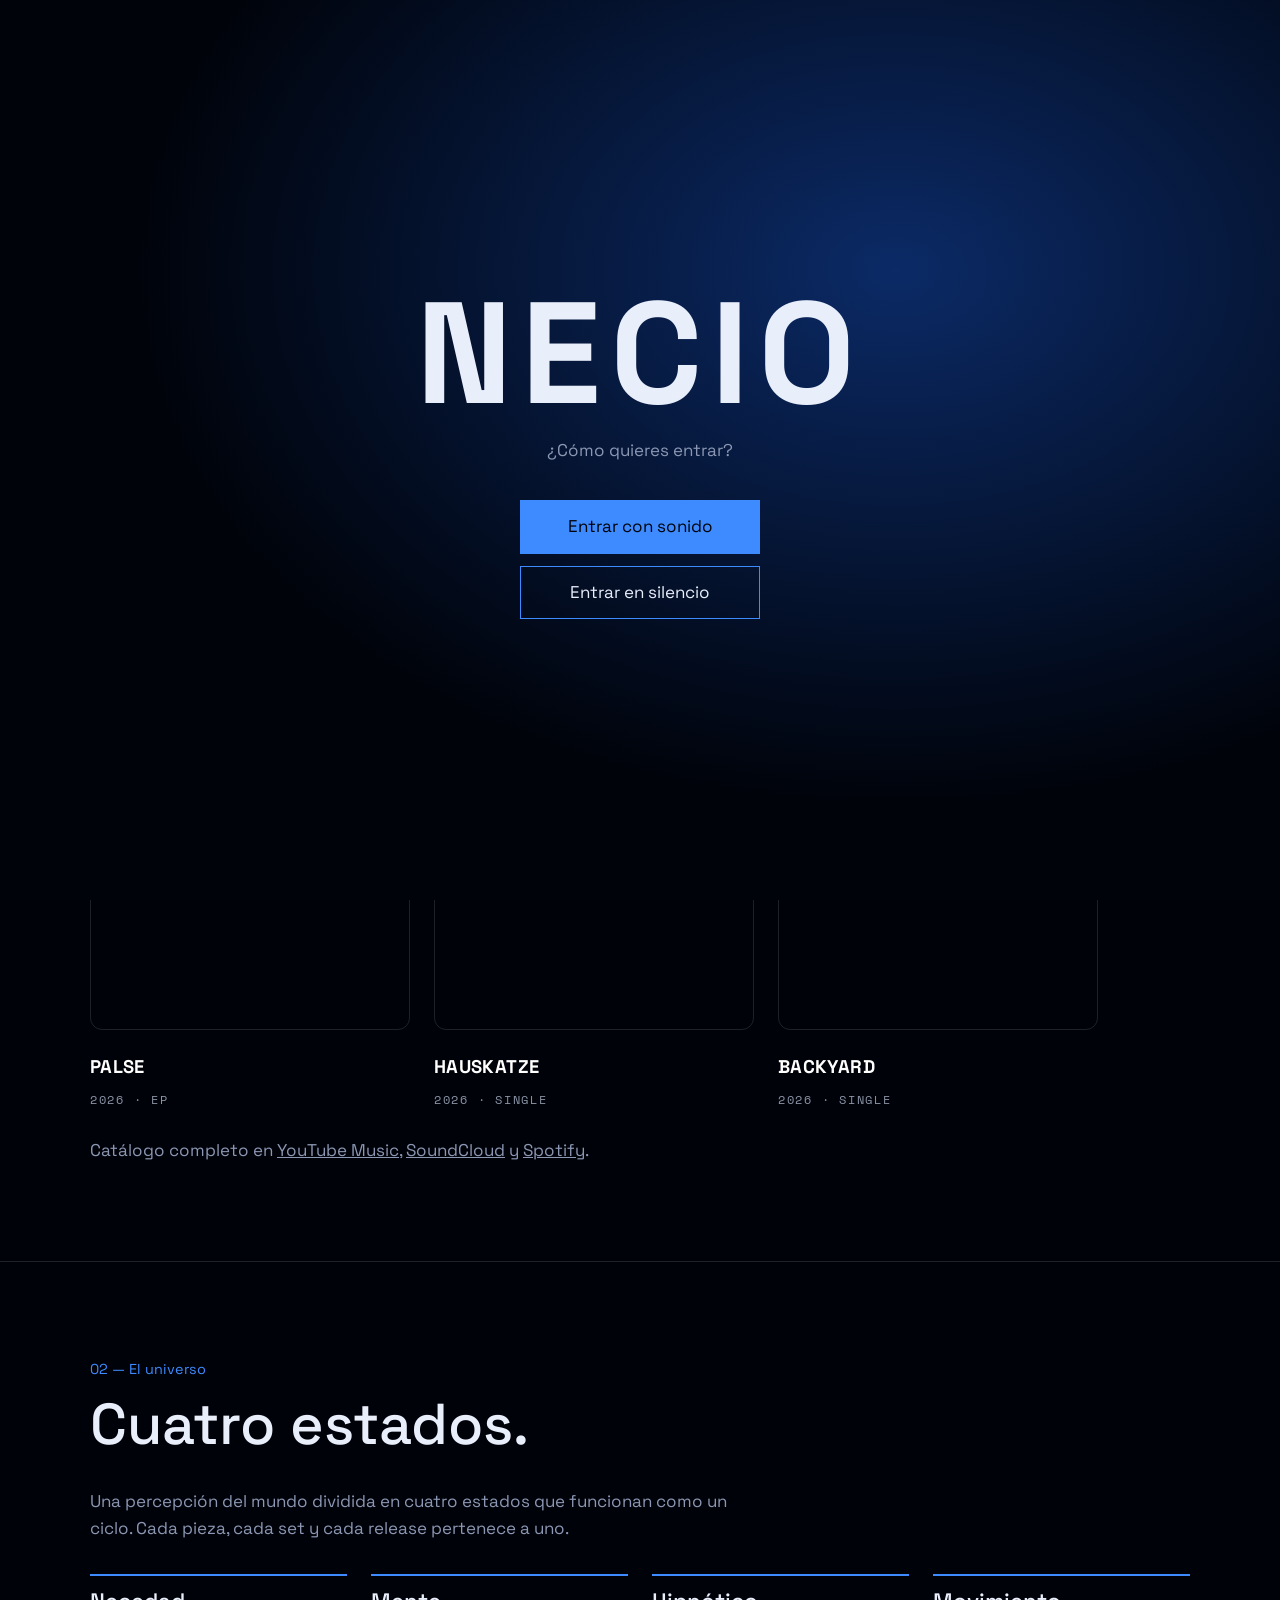
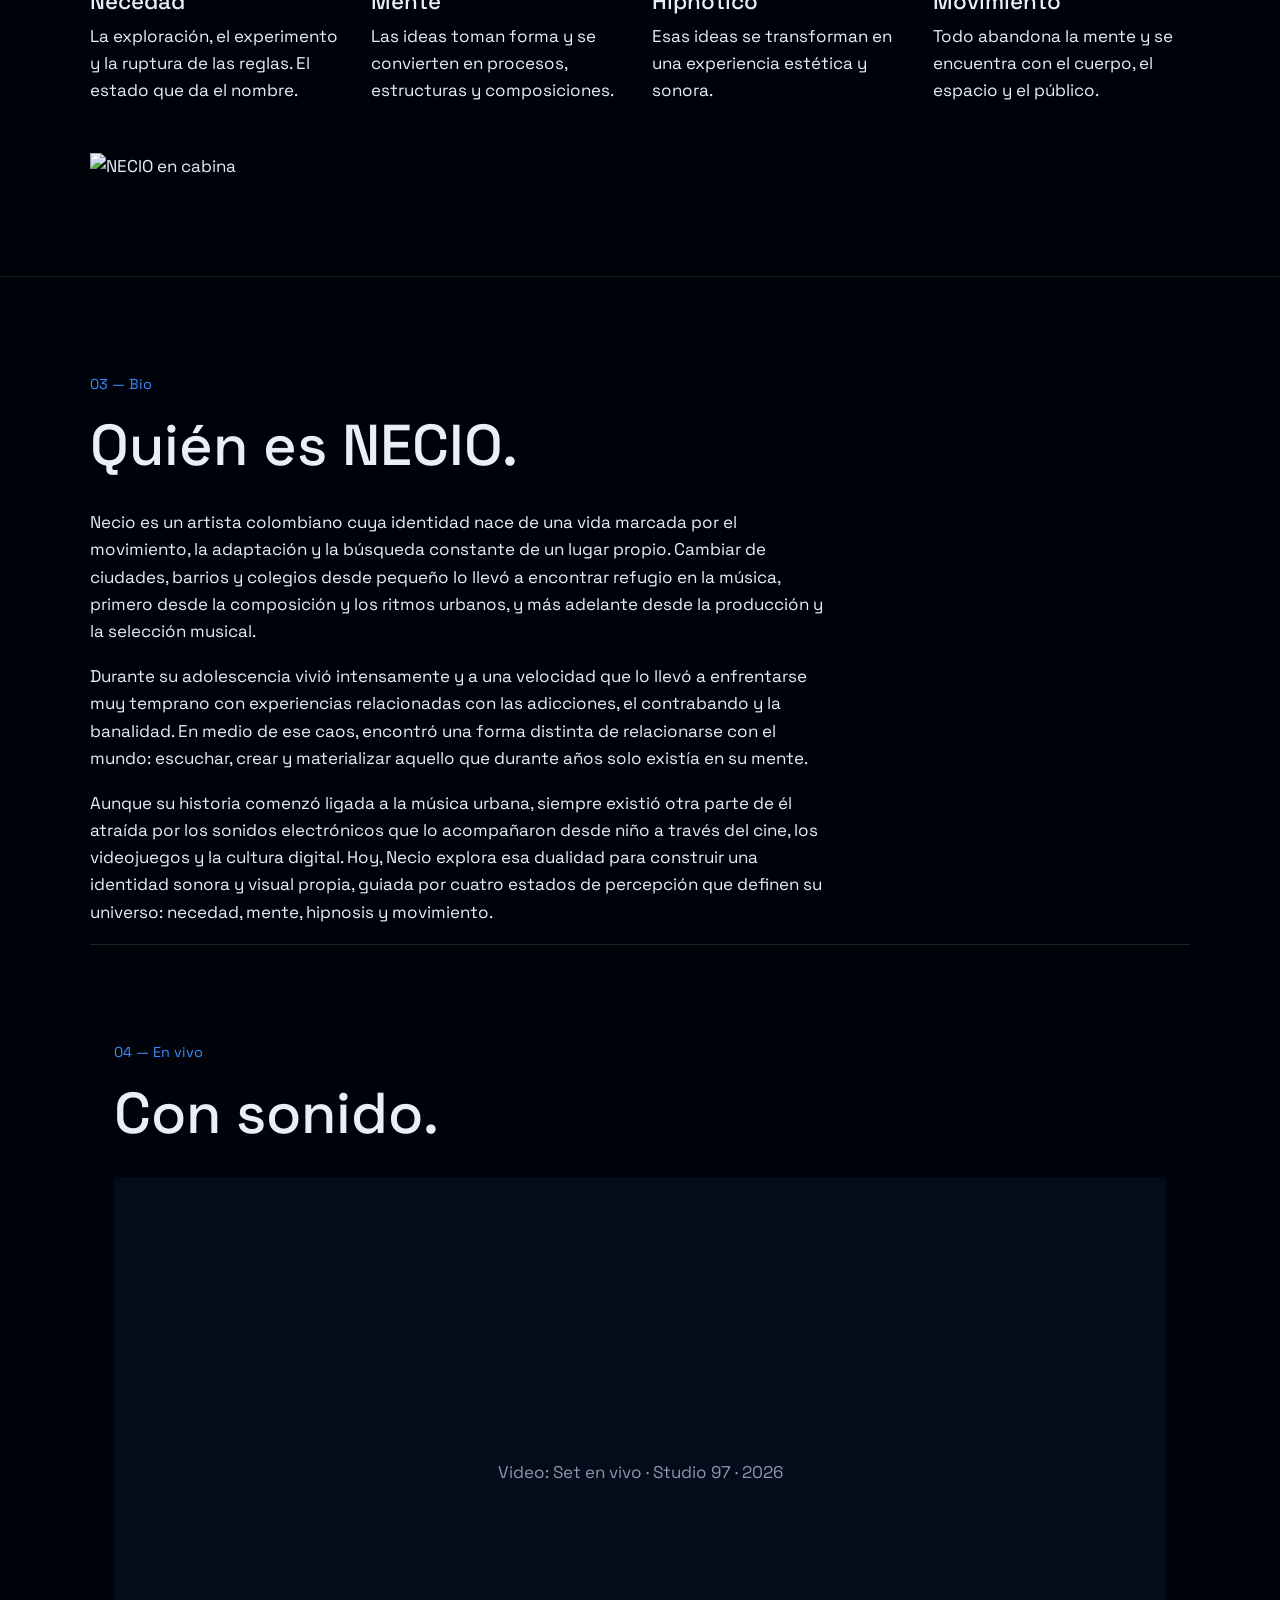
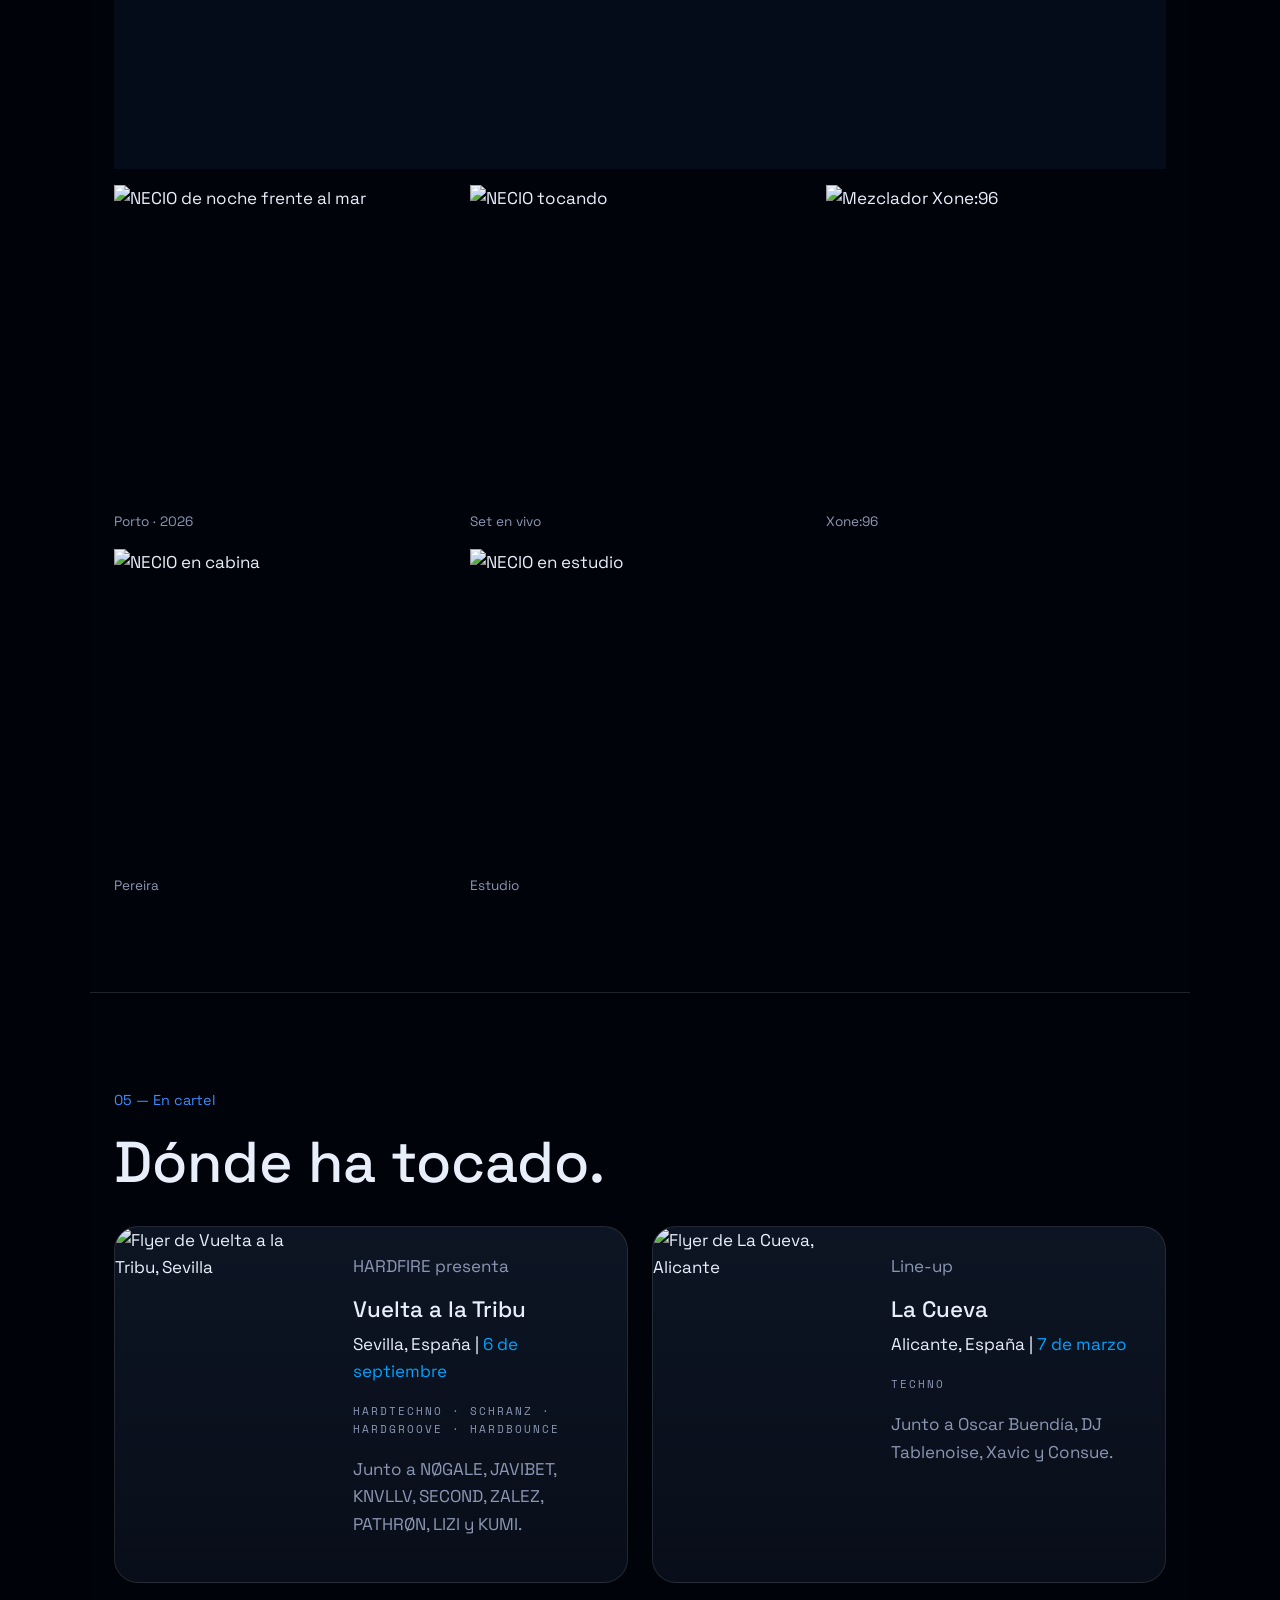
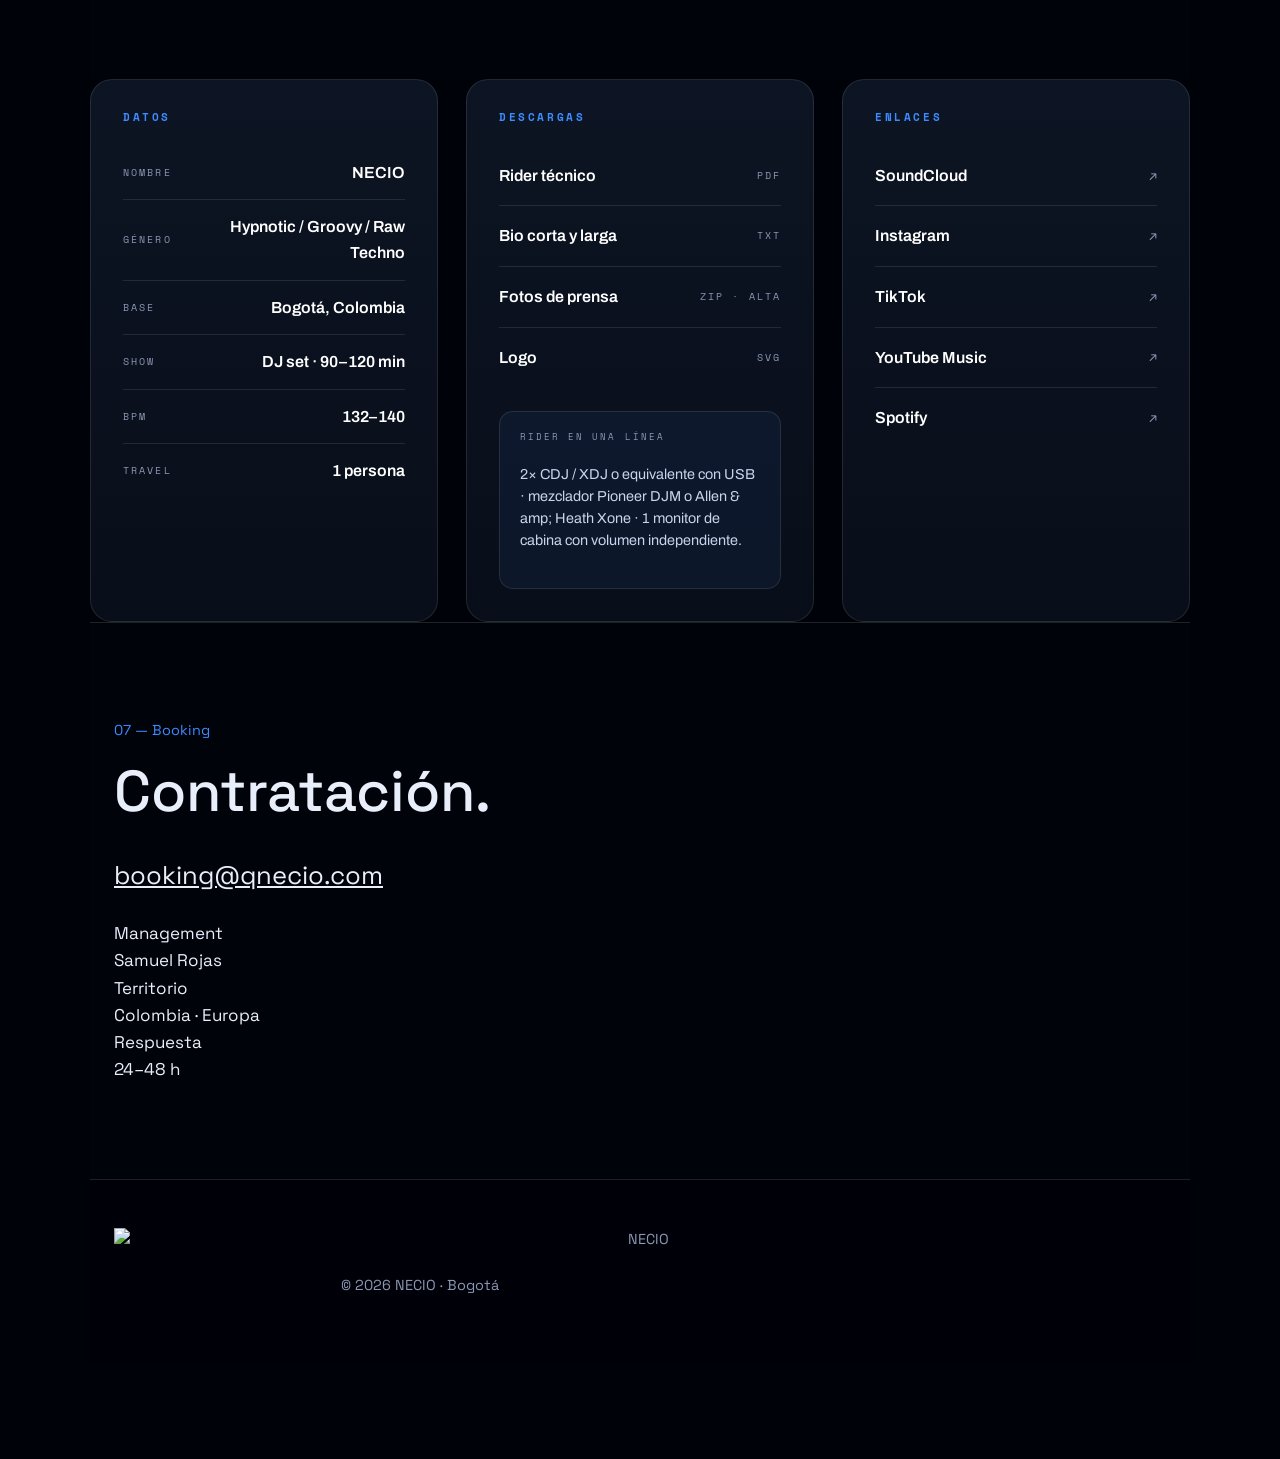
==== index.html @ 11fe6928 "Primera version" ====
<!DOCTYPE html>
<html lang="es">
<head>
<meta charset="utf-8">
<meta name="viewport" content="width=device-width,initial-scale=1,viewport-fit=cover">
<title>NECIO · Hypnotic / Groovy / Raw Techno · Bogotá</title>
<meta name="description" content="NECIO, DJ y productor de techno hipnótico, groovy y raw desde Bogotá. Escucha el mix, los releases PALSE y HAUSKATZE, descarga el press kit y contacta para booking.">
<meta name="theme-color" content="#00030a">
<meta property="og:title" content="NECIO · Hypnotic / Groovy / Raw Techno · Bogotá">
<meta property="og:image" content="https://qnecio.com/assets/img/playa-noche.jpg">
<link rel="preconnect" href="https://fonts.googleapis.com">
<link rel="preconnect" href="https://fonts.gstatic.com" crossorigin>
<link href="https://fonts.googleapis.com/css2?family=Space+Grotesk:wght@300;400;500;700&family=Space+Mono&family=Archivo:wght@400;500;600;700&display=swap" rel="stylesheet"><link rel="stylesheet" href="style.css">
<link href="https://fonts.googleapis.com/css2?family=Space+Grotesk:wght@300;400;500;700&family=Space+Mono&display=swap" rel="stylesheet">
</head>

<body class="locked">

<!-- =========================================================
     FONDO 3D + GRANO
     ========================================================= -->
<canvas id="gl" aria-hidden="true"></canvas>
<div class="grain" aria-hidden="true"></div>

<!-- =========================================================
     PANTALLA DE ENTRADA
     ========================================================= -->
<div id="gate" role="dialog" aria-label="Entrada">
  <h1>NECIO</h1>
  <p>¿Cómo quieres entrar?</p>
  <button class="btn fill" id="enter-sound" type="button">Entrar con sonido</button>
  <button class="btn" id="enter-silent" type="button">Entrar en silencio</button>
</div>

<!-- Música de fondo: cambia la ruta por tu archivo mp3 --> 
<audio id="bg-music" src="https://open.spotify.com/intl-es/track/6zUXwLuWYUkSU6zipO0oOm?si=753093ea26584b85" loop preload="none"></audio>

n>

<!-- =========================================================
     NAVEGACIÓN
     ========================================================= -->
<nav>
  <a href="#top"><img src="https://qnecio.com/assets/logo/necio-logo-blanco.svg" alt="NECIO"></a>
  <ul>
    <li><a href="#escucha">Escucha</a></li>
    <li><a href="#estados">Estados</a></li>
    <li><a href="#bio">Bio</a></li>
    <li><a href="#eventos">En cartel</a></li>
    <li><a href="#press">Press</a></li>
    <li><a href="#booking">Booking</a></li>
    <li>
          <button id="sound" type="button" aria-label="Activar o desactivar la música">♪ OFF</butto>

    </li>
    

  </ul>
</nav>

<!-- =========================================================
     HERO
     ========================================================= -->
<!-- <section id="top">
  <div class="wrap">
    <h1>NECIO</h1>
    <p class="lead">La creación experimentada en cuatro estados.</p>
    <div class="hero-meta">
      <div><span>Performance</span><b>DJ set · 90–120 min</b></div>
      <div><span>Booking</span><b>booking@qnecio.com</b></div>
    </div>
    <a class="btn fill" href="#escucha">Escuchar</a>
    <a class="btn" href="#press">Press kit</a>
  </div>
</section> -->

<!-- =========================================================
     01 ESCUCHA
     ========================================================= -->
<section id="escucha">
  <div class="wrap">
    <p class="tag">01 — Escucha</p>
    <h2>Lo primero es el sonido.</h2>

    <iframe
      title="Reproductor de SoundCloud: qnecio"
      width="100%"
      height="166"
      allow="autoplay"
      loading="lazy"
      src="https://w.soundcloud.com/player/?url=https%3A//soundcloud.com/qnecio&color=%233d8bff&auto_play=false&hide_related=true&show_comments=false&show_user=true&show_reposts=false&show_teaser=false&visual=false">
    </iframe>

    <iframe
      title="Reproductor de Spotify"
      src="https://open.spotify.com/embed/track/4pSCnmc9oeDMfPGoiKMS5H?utm_source=generator&theme=0"
      width="100%"
      height="152"
      style="border-radius:12px"
      allow="autoplay; clipboard-write; encrypted-media; fullscreen; picture-in-picture"
      loading="lazy"
      referrerpolicy="strict-origin-when-cross-origin">
    </iframe>

    <h3>Releases</h3>
    <div class="releases">
      <a class="release" href="https://music.youtube.com/watch?v=eZcFYMa-s64" target="_blank" rel="noopener noreferrer">
        <img src="https://yt3.googleusercontent.com/lQ50PLWq1FJasLTcOrKSk-A55QZu2jLQfzMXGzaXA_AhbRSQWYRA1R1ilvt7PXXEuQCtOLxrFVoseEM=w544-h544-l90-rj"
             alt="Portada de PALSE" width="320" height="320" loading="lazy">
        <strong>PALSE</strong>
        <span class="muted">2026 · EP</span>
      </a>

      <a class="release" href="https://music.youtube.com/playlist?list=OLAK5uy_l9RpSk4zYA73ZS7eaqklTGRxHxzu5vGXg" target="_blank" rel="noopener noreferrer">
        <img src="https://yt3.googleusercontent.com/OzTd1OgPOma-A71MLcPQY0gH9muH-9jNK853Go7K_2lNufgJsKyTeik4tQnRVSNShxPPuvFhgncRJink=w544-h544-l90-rj"
             alt="Portada de HAUSKATZE" width="320" height="320" loading="lazy">
        <strong>HAUSKATZE</strong>
        <span class="muted">2026 · single</span>
      </a>

      <a class="release" href="https://open.spotify.com/intl-es/track/6tu3sA7BTgzYyQCEc0Fdeo" target="_blank" rel="noopener noreferrer">
        <img src="https://yt3.googleusercontent.com/6HkTMRrMeraMIDOs9ZriLLwE3rVfEAQZunnpQaQMpihpAy3nAWjaMpxAtdzuMNBVtDZjNw1Xt1ypJYw=w544-h544-l90-rj"
             alt="Portada de backyard" width="320" height="320" loading="lazy">
        <strong>backyard</strong>
        <span class="muted">2026 · single</span>
      </a>
    </div>

    <p class="muted">Catálogo completo en
      <a href="https://music.youtube.com/channel/UCPGDyVlzx31NlHDOk-OP0dg" target="_blank" rel="noopener noreferrer">YouTube Music</a>,
      <a href="https://soundcloud.com/qnecio" target="_blank" rel="noopener noreferrer">SoundCloud</a> y
      <a href="https://open.spotify.com/intl-es/artist/1RCXGQvTMVhylnTfVBvAuv" target="_blank" rel="noopener noreferrer">Spotify</a>.</p>
  </div>
</section>

<!-- =========================================================
     02 ESTADOS
     ========================================================= -->
<section id="estados">
  <div class="wrap">
    <p class="tag">02 — El universo</p>
    <h2>Cuatro estados.</h2>
    <p class="muted" style="max-width:60ch">Una percepción del mundo dividida en cuatro estados que funcionan como un ciclo. Cada pieza, cada set y cada release pertenece a uno.</p>

    <ol class="estados">
      <li><h3>Necedad</h3><p>La exploración, el experimento y la ruptura de las reglas. El estado que da el nombre.</p></li>
      <li><h3>Mente</h3><p>Las ideas toman forma y se convierten en procesos, estructuras y composiciones.</p></li>
      <li><h3>Hipnótico</h3><p>Esas ideas se transforman en una experiencia estética y sonora.</p></li>
      <li><h3>Movimiento</h3><p>Todo abandona la mente y se encuentra con el cuerpo, el espacio y el público.</p></li>
    </ol>

    <img src="https://qnecio.com/assets/img/estudio-humo.jpg" alt="NECIO en cabina" loading="lazy">
  </div>
</section>

<!-- =========================================================
     03 BIO
     ========================================================= -->
<section id="bio">
  <div class="wrap bio">
    <p class="tag">03 — Bio</p>
    <h2>Quién es NECIO.</h2>

    <p>Necio es un artista colombiano cuya identidad nace de una vida marcada por el movimiento, la adaptación y la búsqueda constante de un lugar propio. Cambiar de ciudades, barrios y colegios desde pequeño lo llevó a encontrar refugio en la música, primero desde la composición y los ritmos urbanos, y más adelante desde la producción y la selección musical.</p>
    <p>Durante su adolescencia vivió intensamente y a una velocidad que lo llevó a enfrentarse muy temprano con experiencias relacionadas con las adicciones, el contrabando y la banalidad. En medio de ese caos, encontró una forma distinta de relacionarse con el mundo: escuchar, crear y materializar aquello que durante años solo existía en su mente.</p>
    <p>Aunque su historia comenzó ligada a la música urbana, siempre existió otra parte de él atraída por los sonidos electrónicos que lo acompañaron desde niño a través del cine, los videojuegos y la cultura digital. Hoy, Necio explora esa dualidad para construir una identidad sonora y visual propia, guiada por cuatro estados de percepción que definen su universo: necedad, mente, hipnosis y movimiento.</p>

    

<!-- =========================================================
     04 EN VIVO (galería)
     ========================================================= -->
<section id="envivo">
  <div class="wrap">
    <p class="tag">04 — En vivo</p>
    <h2>Con sonido.</h2>

    <!-- Aquí puedes pegar tu iframe de YouTube/Vimeo o un <video src="..."> -->
    <div class="video">Video: Set en vivo · Studio 97 · 2026</div>

    <div class="gallery">
      <figure><img src="https://qnecio.com/assets/img/playa-noche.jpg" alt="NECIO de noche frente al mar" loading="lazy"><figcaption>Porto · 2026</figcaption></figure>
      <figure><img src="https://qnecio.com/assets/img/cabina-roja.jpg" alt="NECIO tocando" loading="lazy"><figcaption>Set en vivo</figcaption></figure>
      <figure><img src="https://qnecio.com/assets/img/xone96.jpg" alt="Mezclador Xone:96" loading="lazy"><figcaption>Xone:96</figcaption></figure>
      <figure><img src="https://qnecio.com/assets/img/cabina-technics.jpg" alt="NECIO en cabina" loading="lazy"><figcaption>Pereira</figcaption></figure>
      <figure><img src="https://qnecio.com/assets/img/estudio-azul.jpg" alt="NECIO en estudio" loading="lazy"><figcaption>Estudio</figcaption></figure>
    </div>
  </div>
</section>

<!-- =========================================================
     05 EN CARTEL
     ========================================================= -->
<section id="eventos">
  <div class="wrap">
    <p class="tag">05 — En cartel</p>
    <h2>Dónde ha tocado.</h2>
    <div class="events">

      <article class="event">
        <img src="https://qnecio.com/assets/img/evento-vuelta-tribu.jpg" alt="Flyer de Vuelta a la Tribu, Sevilla" loading="lazy">
        <div>
          <p class="muted">HARDFIRE presenta</p>
          <h3>Vuelta a la Tribu</h3>
          <p>Sevilla, España | <span style="color:#00A2FF;"> 6 de septiembre</span> </p> 
          <p class="muted" style="font-family:'Space Mono',ui-monospace,monospace; font-size:11px; letter-spacing:.18em; text-transform:uppercase;">Hardtechno · Schranz · Hardgroove · Hardbounce</p>
          <p class="muted" >Junto a NØGALE, JAVIBET, KNVLLV, SECOND, ZALEZ, PATHRØN, LIZI y KUMI.</p>
        </div>
      </article>

      <article class="event">
        <img src="https://qnecio.com/assets/img/evento-la-cueva.jpg" alt="Flyer de La Cueva, Alicante" loading="lazy">
        <div>
          <p class="muted">Line-up</p>
          <h3>La Cueva</h3>
          <p>Alicante, España | <span style="color:#00A2FF;"> 7 de marzo </span></p>
          <p class="muted" style="font-family:'Space Mono',ui-monospace,monospace; font-size:11px; letter-spacing:.18em; text-transform:uppercase;">Techno</p>          <p class="muted">Junto a Oscar Buendía, DJ Tablenoise, Xavic y Consue.</p>
        </div>
      </article>

      <!-- Para agregar un evento, copia un bloque <article class="event"> completo -->
    </div>
  </div>
</section>

<!-- =========================================================
     06 PRESS KIT
     ========================================================= -->
<div class="press">

  <div class="press__col">
    <h3 class="sub">Datos</h3>
    <dl class="datos">
      <div><dt>Nombre</dt><dd>NECIO</dd></div>
      <div><dt>Género</dt><dd>Hypnotic / Groovy / Raw Techno</dd></div>
      <div><dt>Base</dt><dd>Bogotá, Colombia</dd></div>
      <div><dt>Show</dt><dd>DJ set · 90–120 min</dd></div>
      <div><dt>BPM</dt><dd>132–140</dd></div>
      <div><dt>Travel</dt><dd>1 persona</dd></div>
    </dl>
  </div>

  <div class="press__col">
    <h3 class="sub">Descargas</h3>
    <ul class="descargas">
      <li><a href="https://qnecio.com/assets/press/NECIO-Rider-Tecnico.pdf" download>Rider técnico <span>pdf</span></a></li>
      <li><a href="https://qnecio.com/assets/press/necio-bio.txt" download>Bio corta y larga <span>txt</span></a></li>
      <li><a href="https://qnecio.com/assets/press/NECIO-fotos-prensa.zip" download>Fotos de prensa <span>zip · alta</span></a></li>
      <li><a href="https://qnecio.com/assets/logo/necio-logo-blanco.svg" download>Logo <span>svg</span></a></li>
    </ul>
    <div class="rider-resumen">
      <p class="rider-resumen__t">Rider en una línea</p>
      <p>2× CDJ / XDJ o equivalente con USB · mezclador Pioneer DJM o Allen & amp; Heath Xone · 1 monitor de cabina con volumen independiente.</p>
    </div>
  </div>

  <div class="press__col">
    <h3 class="sub">Enlaces</h3>
    <ul class="enlaces">
      <li><a href="https://soundcloud.com/qnecio" target="_blank" rel="noopener noreferrer">SoundCloud</a></li>
      <li><a href="https://www.instagram.com/qnecio/" target="_blank" rel="noopener noreferrer">Instagram</a></li>
      <li><a href="https://www.tiktok.com/@qnecio" target="_blank" rel="noopener noreferrer">TikTok</a></li>
      <li><a href="https://music.youtube.com/channel/UCPGDyVlzx31NlHDOk-OP0dg" target="_blank" rel="noopener noreferrer">YouTube Music</a></li>
      <li><a href="https://open.spotify.com/intl-es/artist/1RCXGQvTMVhylnTfVBvAuv" target="_blank" rel="noopener noreferrer">Spotify</a></li>
    </ul>
  </div>

</div>

<!-- =========================================================
     07 BOOKING
     ========================================================= -->
<section id="booking">
  <div class="wrap">
    <p class="tag">07 — Booking</p>
    <h2>Contratación.</h2>
    <p style="font-size:1.6rem;margin-bottom:24px"><a href="mailto:booking@qnecio.com">booking@qnecio.com</a></p>
    <dl>
      <dt>Management</dt><dd>Samuel Rojas</dd>
      <dt>Territorio</dt><dd>Colombia · Europa</dd>
      <dt>Respuesta</dt><dd>24–48 h</dd>
    </dl>
  </div>
</section>

<footer>
  <img src="https://qnecio.com/assets/logo/necio-logo-blanco.svg" alt="NECIO">
  <p>© 2026 NECIO · Bogotá</p>
</footer>

<!-- El importmap va SIEMPRE antes del script de tipo módulo -->
<script type="importmap">
{ "imports": { "three": "https://cdn.jsdelivr.net/npm/three@0.169.0/build/three.module.js" } }
</script>
<script type="module" src="script.js"></script>

</body>
</html>
---- style.css ----
/* =========================================================
   1. COLORES Y TIPOGRAFÍA — edita aquí para cambiar todo el sitio
   ========================================================= */
:root{
  --bg:#00030a;          /* fondo principal */
  --bg-soft:#071022;     /* fondo de tarjetas */
  --text:#e9eefb;        /* texto */
  --muted:#8b97b3;       /* texto secundario */
  --accent:#3d8bff;      /* azul de acento */
  --line:rgba(255,255,255,.12);
  --font:"Space Grotesk",system-ui,sans-serif;
  --mono:"Space Mono",ui-monospace,"SF Mono",Menlo,Consolas,monospace;
  --max:1100px;
}
*{box-sizing:border-box;margin:0;padding:0}
/* El fondo oscuro va en html para que el canvas (z-index:-1) se vea */
html{background:var(--bg);scroll-behavior:smooth;scroll-padding-top:70px;overflow-x:clip}
body{background:none;color:var(--text);font-family:var(--font);line-height:1.6;font-size:17px}
img{max-width:100%;display:block}
a{color:inherit}
section{padding:96px 24px;border-top:1px solid var(--line);background:rgba(0,3,10,.35)}
.wrap{max-width:var(--max);margin:0 auto}
h1,h2,h3{line-height:1.1;font-weight:500}
h2{font-size:clamp(2rem,5vw,3.6rem);margin-bottom:32px}
h3{font-size:1.4rem;margin-bottom:8px}
.tag{color:var(--accent);font-size:.9rem;margin-bottom:12px}
.muted{color:var(--muted)}
.btn{display:inline-block;padding:12px 26px;border:1px solid var(--accent);text-decoration:none;margin:0 8px 8px 0;transition:background .2s}
.btn:hover,.btn.fill{background:var(--accent);color:#00030a}

/* =========================================================
   2. FONDO 3D Y GRANO
   ========================================================= */
#gl{position:fixed;inset:0;width:100%;height:100%;z-index:-1;pointer-events:none}

.grain{
  position:fixed;inset:0;z-index:50;pointer-events:none;opacity:.07;
  background-image:url("data:image/svg+xml;utf8,<svg xmlns='http://www.w3.org/2000/svg' width='200' height='200'><filter id='n'><feTurbulence type='fractalNoise' baseFrequency='.9' numOctaves='2' stitchTiles='stitch'/></filter><rect width='100%' height='100%' filter='url(%23n)'/></svg>");
  animation:grain 1s steps(6) infinite;
}
@keyframes grain{
  0%{background-position:0 0} 20%{background-position:-30px 20px} 40%{background-position:20px -30px}
  60%{background-position:-20px -10px} 80%{background-position:30px 30px} 100%{background-position:0 0}
}
@media (prefers-reduced-motion:reduce){.grain{animation:none}}

/* =========================================================
   3. PANTALLA DE ENTRADA Y BOTÓN DE SONIDO
   ========================================================= */
#gate{
  position:fixed;inset:0;z-index:100;
  display:flex;flex-direction:column;align-items:center;justify-content:center;gap:12px;
  text-align:center;padding:24px;
  background:radial-gradient(ellipse at 70% 30%,#0b2a66 0%,transparent 60%),var(--bg);
  transition:opacity .8s ease,visibility .8s ease;
}
#gate.hide{opacity:0;visibility:hidden;pointer-events:none}
#gate h1{font-size:clamp(3rem,14vw,9rem);font-weight:700;letter-spacing:.06em;line-height:1}
#gate p{color:var(--muted);margin-bottom:24px}
#gate .btn{margin:0;min-width:240px;cursor:pointer;background:none;color:var(--text);font:inherit}
#gate .btn.fill{background:var(--accent);color:#00030a}
#gate .btn:hover{background:var(--accent);color:#00030a}

#sound{
  padding:4px 12px;
  border:1px solid var(--line);
  border-radius:999px;
  background:none;
  color:var(--muted);
  font:inherit;
  font-size:.8rem;
  letter-spacing:.1em;
  cursor:pointer;
  display:inline-block !important;
}
#sound:hover{color:var(--text);border-color:var(--accent)}

/* =========================================================
   4. NAV
   ========================================================= */
nav{position:fixed;top:0;left:0;right:0;z-index:10;display:flex;justify-content:space-between;align-items:center;
  padding:14px 24px;background:rgba(0,3,10,.85);backdrop-filter:blur(8px);border-bottom:1px solid var(--line)}
nav img{height:26px}
nav ul{display:flex;gap:22px;list-style:none;font-size:.95rem}
nav a{text-decoration:none;color:var(--muted)}
nav a:hover{color:var(--text)}
@media(max-width:700px){nav ul{gap:12px;font-size:.8rem}}

/* =========================================================
   5. HERO
   ========================================================= */
#top{min-height:100vh;display:flex;align-items:center;border:0;
  background:radial-gradient(ellipse at 70% 30%,rgba(11,42,102,.6) 0%,transparent 60%)}
#top h1{font-size:clamp(3rem,10vw,8rem);font-weight:700;letter-spacing:.04em;margin-bottom:16px}
#top .lead{font-size:1.3rem;max-width:30ch;margin-bottom:28px}
.hero-meta{display:flex;gap:40px;margin-bottom:32px;color:var(--muted)}
.hero-meta b{display:block;color:var(--text);font-weight:400}

/* =========================================================
   6. ESCUCHA
   ========================================================= */
iframe{width:100%;max-width:100%;border:0;margin-bottom:40px}

.releases{
  display:flex;flex-wrap:wrap;justify-content:flex-start;
  gap:24px;margin:16px 0 28px;
}
.release{
  display:flex;flex-direction:column;align-items:flex-start;
  width:320px;max-width:100%;
  text-decoration:none;color:inherit;
}
.release img{
  width:100%;aspect-ratio:1/1;object-fit:cover;
  border:1px solid rgba(255,255,255,.12);border-radius:12px;
  transition:transform .2s ease,border-color .2s ease;
}
.release:hover img{transform:translateY(-3px);border-color:rgba(255,255,255,.3)}
.release strong{
  margin-top:22px;font-size:1.15rem;font-weight:800;
  letter-spacing:.02em;text-transform:uppercase;color:#fff;
}
.release .muted{
  margin-top:10px;font-family:var(--mono);font-size:.72rem;
  letter-spacing:.15em;text-transform:uppercase;color:#8b95a7;
}
@media(max-width:700px){.release{width:100%}}

/* =========================================================
   7. ESTADOS
   ========================================================= */
.estados{display:grid;grid-template-columns:repeat(auto-fit,minmax(220px,1fr));gap:24px;margin:32px 0 48px;list-style:none}
.estados li{border-top:2px solid var(--accent);padding-top:14px}

/* =========================================================
   8. BIO
   ========================================================= */
.bio p{max-width:68ch;margin-bottom:18px}
details summary{cursor:pointer;color:var(--accent);margin:16px 0}

/* =========================================================
   9. GALERÍA
   ========================================================= */
.gallery{display:grid;grid-template-columns:repeat(auto-fit,minmax(280px,1fr));gap:16px}
.gallery img{width:100%;height:320px;object-fit:cover}
figcaption{color:var(--muted);font-size:.85rem;margin-top:6px}
.video{width:100%;aspect-ratio:16/9;background:rgba(7,16,34,.7);display:grid;place-items:center;margin-bottom:16px;color:var(--muted)}
/* =========================================================
   10. EVENTOS
   ========================================================= */
.events{
  display:grid;
  grid-template-columns:repeat(auto-fit,minmax(460px,1fr));
  gap:24px;
}

/* tarjeta horizontal: flyer a la izquierda, texto a la derecha */
.event{
  display:grid;
  grid-template-columns:210px 1fr;
  background:linear-gradient(180deg,rgba(14,22,38,.92),rgba(9,15,27,.92));
  border:1px solid rgba(255,255,255,.10);
  border-radius:24px;
  overflow:hidden;
  transition:transform .25s ease,border-color .25s ease;
}
.event:hover{transform:translateY(-4px);border-color:rgba(61,139,255,.45)}

/* flyer: ocupa todo el alto de la tarjeta */
.event img{
  width:100%;
  height:100%;
  min-height:290px;
  object-fit:cover;
}

/* bloque de texto, centrado verticalmente */
.event div{
  padding:26px 28px;
  display:flex;
  flex-direction:column;
}
/* =========================================================
   11. PRESS
   ========================================================= */
.press{
  display:grid;
  grid-template-columns:repeat(auto-fit,minmax(280px,1fr));
  gap:28px;
}

/* tarjeta */
.press__col{
  background:linear-gradient(180deg,rgba(14,22,38,.92),rgba(9,15,27,.92));
  border:1px solid rgba(255,255,255,.10);
  border-radius:22px;
  padding:32px;
  font-family:"Archivo",var(--font);
}

/* título: pequeño, azul, mono, muy espaciado */
.press .sub{
  font-family:var(--mono);
  font-size:.68rem;
  font-weight:700;
  letter-spacing:.24em;
  text-transform:uppercase;
  color:var(--accent);
  margin-bottom:22px;
}

/* DATOS: etiqueta a la izquierda, valor a la derecha */
.datos{display:block}
.datos > div{
  display:flex;justify-content:space-between;align-items:center;gap:16px;
  padding:14px 0;
  border-bottom:1px solid rgba(255,255,255,.10);
}
.datos > div:last-child{border-bottom:0}
.datos dt{
  font-family:var(--mono);
  font-size:.6rem;
  letter-spacing:.22em;
  text-transform:uppercase;
  color:var(--muted);
}
.datos dd{font-size:1rem;font-weight:600;text-align:right;color:#fff}

/* DESCARGAS y ENLACES: filas con línea */
.descargas,.enlaces{list-style:none}
.descargas li,.enlaces li{border-bottom:1px solid rgba(255,255,255,.10)}
.descargas li:last-child,.enlaces li:last-child{border-bottom:0}
.descargas a,.enlaces a{
  display:flex;justify-content:space-between;align-items:center;gap:16px;
  padding:17px 0;
  font-size:1rem;font-weight:600;color:#fff;
  text-decoration:none;
  transition:color .2s;
}
.descargas a:hover,.enlaces a:hover{color:var(--accent)}

/* tipo de archivo (pdf, txt...) */
.descargas span{
  font-family:var(--mono);
  font-size:.6rem;font-weight:400;
  letter-spacing:.22em;
  text-transform:uppercase;
  color:var(--muted);
}

/* flechita ↗ */
.enlaces a::after{content:"↗";font-size:.85rem;font-weight:400;color:var(--muted);transition:color .2s}
.enlaces a:hover::after{color:var(--accent)}

/* caja "Rider en una línea" */
.rider-resumen{
  margin-top:24px;
  padding:18px 20px;
  border:1px solid rgba(255,255,255,.10);
  border-radius:14px;
  background:rgba(61,139,255,.07);
  font-size:.9rem;font-weight:400;line-height:1.55;
  color:#c9d3ea;
}
.rider-resumen__t{
  font-family:var(--mono);
  font-size:.58rem;
  letter-spacing:.22em;
  text-transform:uppercase;
  color:var(--muted);
  margin-bottom:8px;
}


/* =========================================================
   12. FOOTER
   ========================================================= */
footer{padding:48px 24px;border-top:1px solid var(--line);text-align:center;color:var(--muted);font-size:.9rem;background:rgba(0,3,10,.55)}
footer img{height:30px;margin:0 auto 16px}
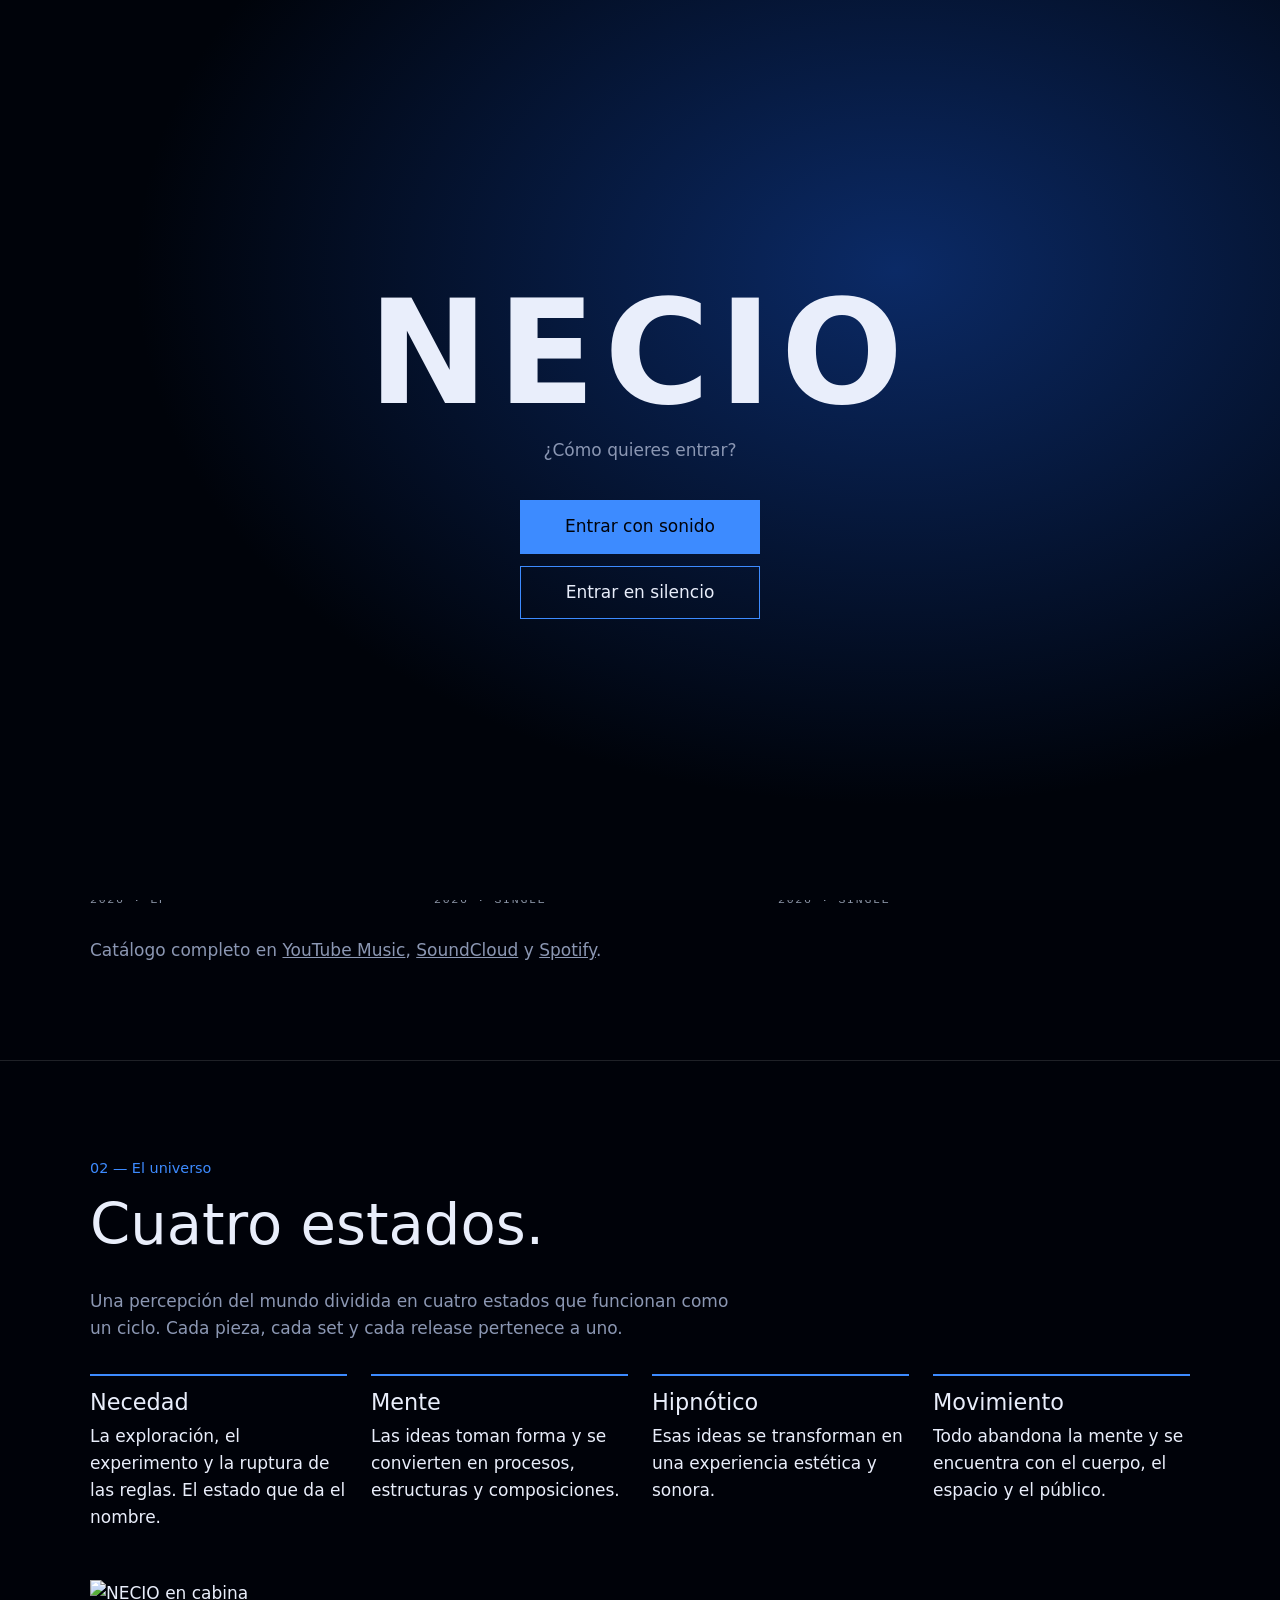
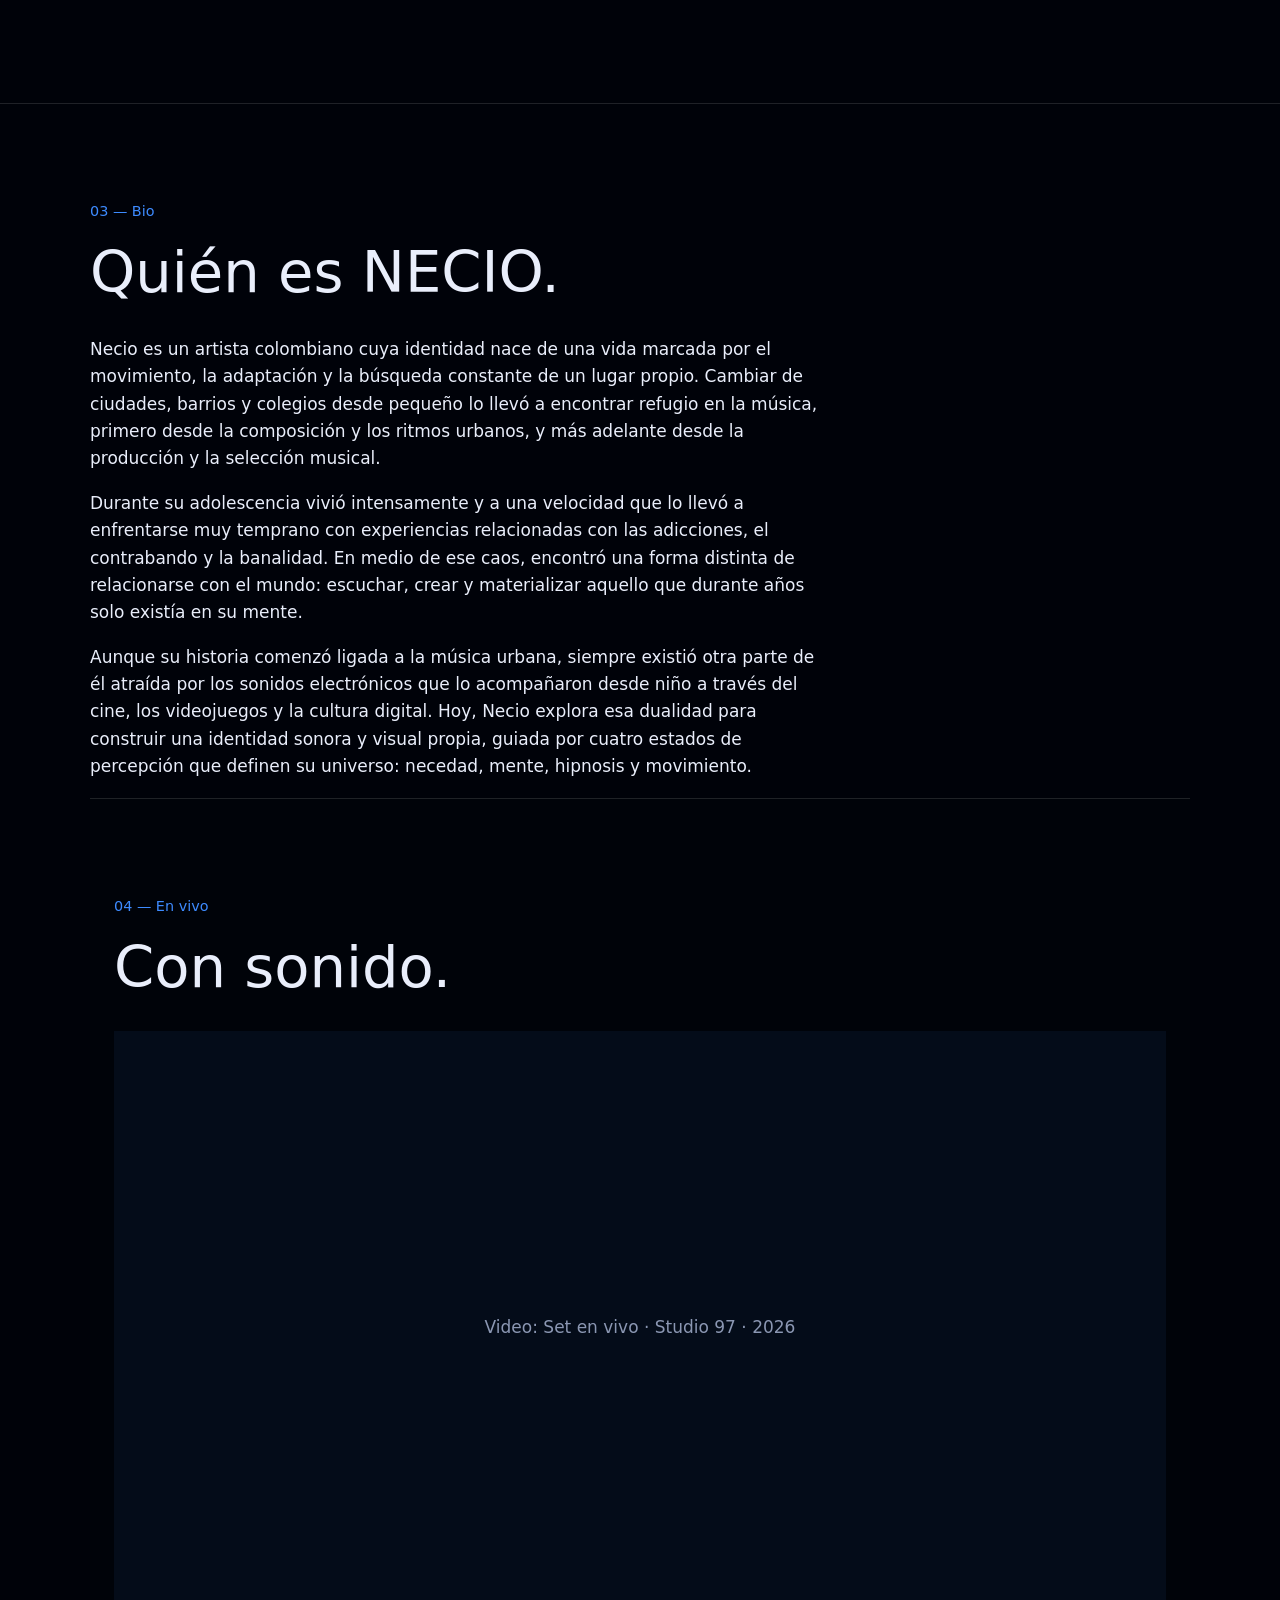
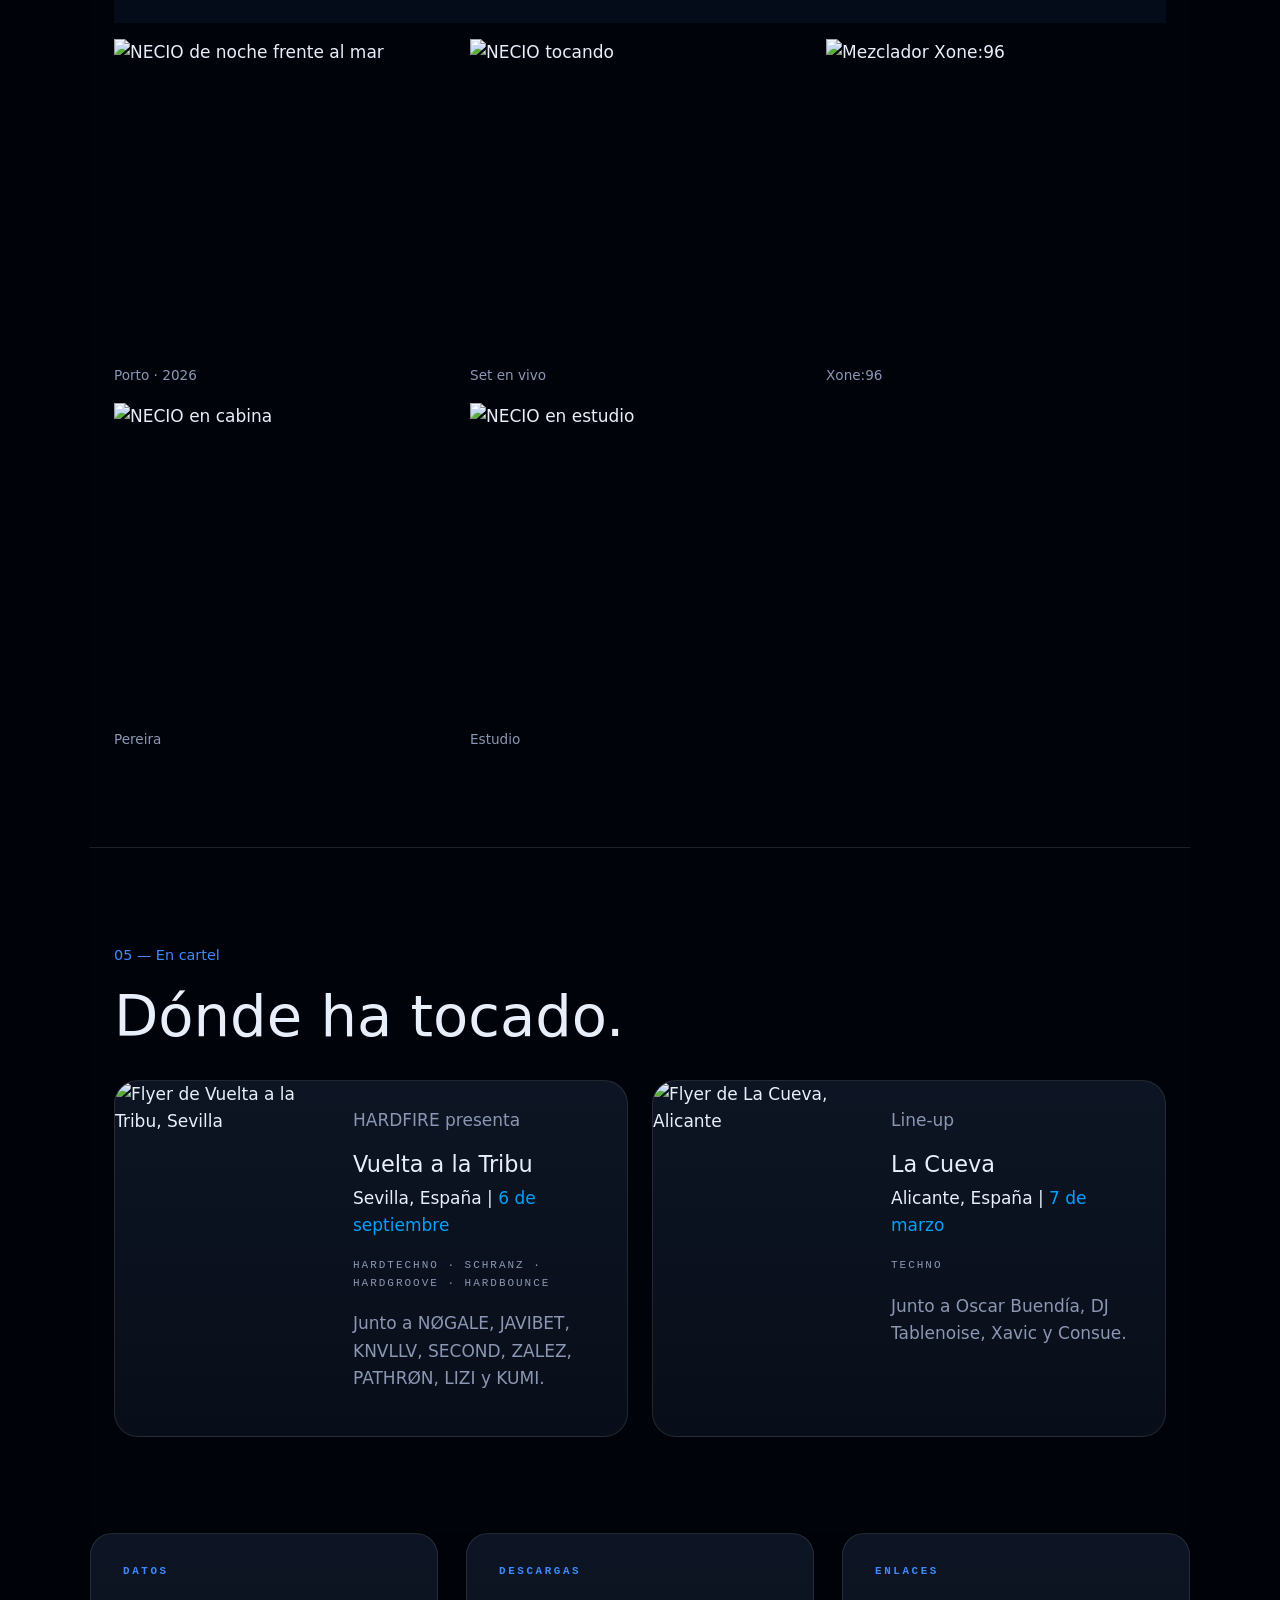
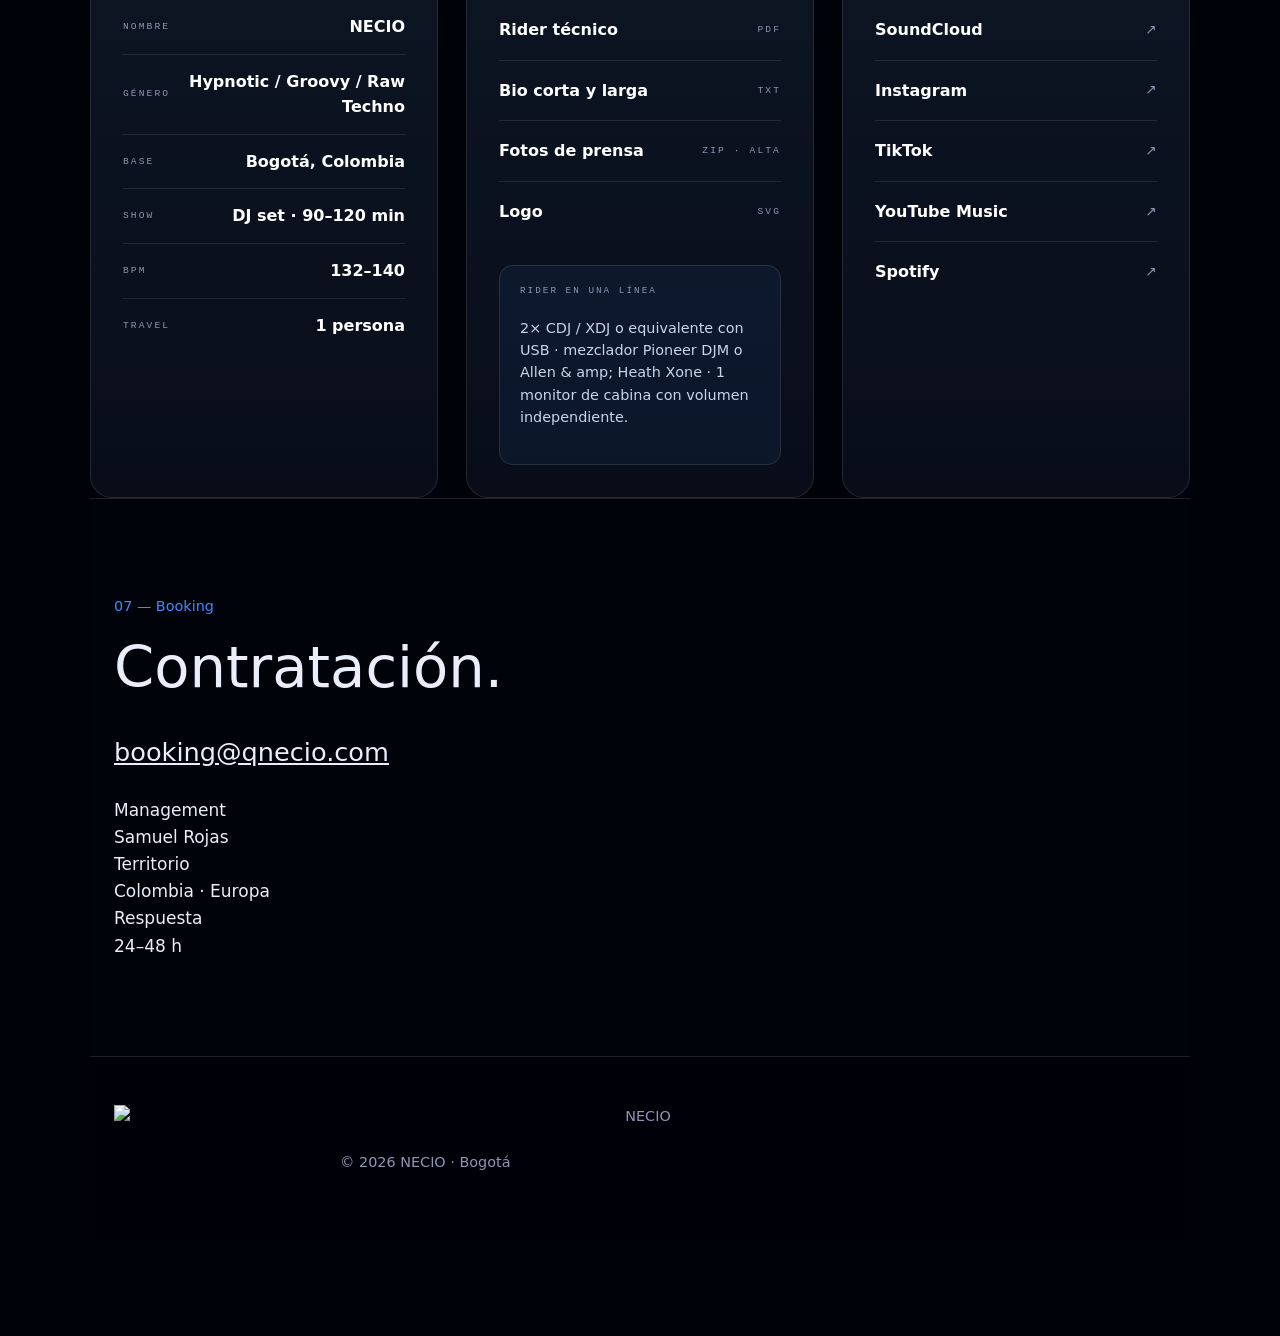
==== commit 8a29dd64: "Update" ====
--- a/index.html
+++ b/index.html
@@ -3,25 +3,29 @@
 <head>
 <meta charset="utf-8">
 <meta name="viewport" content="width=device-width,initial-scale=1,viewport-fit=cover">
-<title>NECIO · Hypnotic / Groovy / Raw Techno · Bogotá</title>
+<title>NEXXORA</title>
 <meta name="description" content="NECIO, DJ y productor de techno hipnótico, groovy y raw desde Bogotá. Escucha el mix, los releases PALSE y HAUSKATZE, descarga el press kit y contacta para booking.">
 <meta name="theme-color" content="#00030a">
 <meta property="og:title" content="NECIO · Hypnotic / Groovy / Raw Techno · Bogotá">
 <meta property="og:image" content="https://qnecio.com/assets/img/playa-noche.jpg">
 <link rel="preconnect" href="https://fonts.googleapis.com">
 <link rel="preconnect" href="https://fonts.gstatic.com" crossorigin>
-<link href="https://fonts.googleapis.com/css2?family=Space+Grotesk:wght@300;400;500;700&family=Space+Mono&family=Archivo:wght@400;500;600;700&display=swap" rel="stylesheet"><link rel="stylesheet" href="style.css">
-<link href="https://fonts.googleapis.com/css2?family=Space+Grotesk:wght@300;400;500;700&family=Space+Mono&display=swap" rel="stylesheet">
+<link href="https://fonts.googleapis.com/css2?family=Space+Grotesk:wght@300;400;500;700&family=Space+Mono&family=Archivo:wght@400;500;600;700&display=swap%22 rel="stylesheet"><link rel="stylesheet" href="style.css">
+<link href="https://fonts.googleapis.com/css2?family=Space+Grotesk:wght@300;400;500;700&family=Space+Mono&display=swap%22 rel="stylesheet">
 </head>
-
+ 
 <body class="locked">
 
+
+
+
+ 
 <!-- =========================================================
      FONDO 3D + GRANO
      ========================================================= -->
 <canvas id="gl" aria-hidden="true"></canvas>
 <div class="grain" aria-hidden="true"></div>
-
+ 
 <!-- =========================================================
      PANTALLA DE ENTRADA
      ========================================================= -->
@@ -31,12 +35,67 @@
   <button class="btn fill" id="enter-sound" type="button">Entrar con sonido</button>
   <button class="btn" id="enter-silent" type="button">Entrar en silencio</button>
 </div>
-
-<!-- Música de fondo: cambia la ruta por tu archivo mp3 --> 
+ 
+<!-- Música de fondo: cambia la ruta por tu archivo mp3 -->
 <audio id="bg-music" src="https://open.spotify.com/intl-es/track/6zUXwLuWYUkSU6zipO0oOm?si=753093ea26584b85" loop preload="none"></audio>
-
+ 
 n>
-
+ 
+ 
+<!-- =========================================================
+     PANTALLA emergente para sucribirte
+     ========================================================= -->
+ 
+      <!-- VENTANA EMERGENTE DE CORREO -->
+<div id="email-modal" class="email-modal" hidden>
+  <div class="email-modal__box"
+       role="dialog"
+       aria-modal="true"
+       aria-labelledby="email-title">
+ 
+      <button
+        type="button"
+        id="email-close"
+        class="email-modal__close"
+        aria-label="Cerrar ventana">
+        &times;
+      </button>
+    <p class="email-modal__tag">NECIO · ACCESS</p>
+ 
+    <h2 id="email-title">Antes de entrar.</h2>
+ 
+    <p class="email-modal__description">
+      Déjanos tu correo para entrar en nuestro universo.
+    </p>
+ 
+    <form id="email-form">
+      <label for="subscriber-email">CORREO ELECTRÓNICO</label>
+ 
+      <input
+        type="email"
+        id="subscriber-email"
+        name="email"
+        placeholder="tu@email.com"
+        autocomplete="email"
+        required
+      >
+ 
+      <button type="submit"
+              class="btn fill email-modal__submit">
+        Continuar →
+      </button>
+ 
+      <p class="email-modal__error" id="email-error" hidden>
+        Introduce un correo electrónico válido.
+      </p>
+ 
+      <p class="email-modal__note">
+        Tu acceso comienza aquí.
+      </p>
+    </form>
+  </div>
+</div>
+ 
 <!-- =========================================================
      NAVEGACIÓN
      ========================================================= -->
@@ -47,17 +106,17 @@
     <li><a href="#estados">Estados</a></li>
     <li><a href="#bio">Bio</a></li>
     <li><a href="#eventos">En cartel</a></li>
-    <li><a href="#press">Press</a></li>
     <li><a href="#booking">Booking</a></li>
     <li>
           <button id="sound" type="button" aria-label="Activar o desactivar la música">♪ OFF</butto>
-
+ 
     </li>
-    
-
+   
+ 
   </ul>
 </nav>
-
+ 
+ 
 <!-- =========================================================
      HERO
      ========================================================= -->
@@ -73,7 +132,7 @@
     <a class="btn" href="#press">Press kit</a>
   </div>
 </section> -->
-
+ 
 <!-- =========================================================
      01 ESCUCHA
      ========================================================= -->
@@ -81,16 +140,16 @@
   <div class="wrap">
     <p class="tag">01 — Escucha</p>
     <h2>Lo primero es el sonido.</h2>
-
+ 
     <iframe
       title="Reproductor de SoundCloud: qnecio"
       width="100%"
       height="166"
       allow="autoplay"
       loading="lazy"
-      src="https://w.soundcloud.com/player/?url=https%3A//soundcloud.com/qnecio&color=%233d8bff&auto_play=false&hide_related=true&show_comments=false&show_user=true&show_reposts=false&show_teaser=false&visual=false">
+      src="https://w.soundcloud.com/player/?url=https%3A//soundcloud.com/qnecio&color=%233d8bff&auto_play=false&hide_related=true&show_comments=false&show_user=true&show_reposts=false&show_teaser=false&visual=false%22>
     </iframe>
-
+ 
     <iframe
       title="Reproductor de Spotify"
       src="https://open.spotify.com/embed/track/4pSCnmc9oeDMfPGoiKMS5H?utm_source=generator&theme=0"
@@ -101,38 +160,38 @@
       loading="lazy"
       referrerpolicy="strict-origin-when-cross-origin">
     </iframe>
-
+ 
     <h3>Releases</h3>
     <div class="releases">
       <a class="release" href="https://music.youtube.com/watch?v=eZcFYMa-s64" target="_blank" rel="noopener noreferrer">
-        <img src="https://yt3.googleusercontent.com/lQ50PLWq1FJasLTcOrKSk-A55QZu2jLQfzMXGzaXA_AhbRSQWYRA1R1ilvt7PXXEuQCtOLxrFVoseEM=w544-h544-l90-rj"
+        <img src="https://yt3.googleusercontent.com/lQ50PLWq1FJasLTcOrKSk-A55QZu2jLQfzMXGzaXA_AhbRSQWYRA1R1ilvt7PXXEuQCtOLxrFVoseEM=w544-h544-l90-rj%22
              alt="Portada de PALSE" width="320" height="320" loading="lazy">
         <strong>PALSE</strong>
         <span class="muted">2026 · EP</span>
       </a>
-
+ 
       <a class="release" href="https://music.youtube.com/playlist?list=OLAK5uy_l9RpSk4zYA73ZS7eaqklTGRxHxzu5vGXg" target="_blank" rel="noopener noreferrer">
-        <img src="https://yt3.googleusercontent.com/OzTd1OgPOma-A71MLcPQY0gH9muH-9jNK853Go7K_2lNufgJsKyTeik4tQnRVSNShxPPuvFhgncRJink=w544-h544-l90-rj"
+        <img src="https://yt3.googleusercontent.com/OzTd1OgPOma-A71MLcPQY0gH9muH-9jNK853Go7K_2lNufgJsKyTeik4tQnRVSNShxPPuvFhgncRJink=w544-h544-l90-rj%22
              alt="Portada de HAUSKATZE" width="320" height="320" loading="lazy">
         <strong>HAUSKATZE</strong>
         <span class="muted">2026 · single</span>
       </a>
-
+ 
       <a class="release" href="https://open.spotify.com/intl-es/track/6tu3sA7BTgzYyQCEc0Fdeo" target="_blank" rel="noopener noreferrer">
-        <img src="https://yt3.googleusercontent.com/6HkTMRrMeraMIDOs9ZriLLwE3rVfEAQZunnpQaQMpihpAy3nAWjaMpxAtdzuMNBVtDZjNw1Xt1ypJYw=w544-h544-l90-rj"
+        <img src="https://yt3.googleusercontent.com/6HkTMRrMeraMIDOs9ZriLLwE3rVfEAQZunnpQaQMpihpAy3nAWjaMpxAtdzuMNBVtDZjNw1Xt1ypJYw=w544-h544-l90-rj%22
              alt="Portada de backyard" width="320" height="320" loading="lazy">
         <strong>backyard</strong>
         <span class="muted">2026 · single</span>
       </a>
     </div>
-
+ 
     <p class="muted">Catálogo completo en
       <a href="https://music.youtube.com/channel/UCPGDyVlzx31NlHDOk-OP0dg" target="_blank" rel="noopener noreferrer">YouTube Music</a>,
       <a href="https://soundcloud.com/qnecio" target="_blank" rel="noopener noreferrer">SoundCloud</a> y
       <a href="https://open.spotify.com/intl-es/artist/1RCXGQvTMVhylnTfVBvAuv" target="_blank" rel="noopener noreferrer">Spotify</a>.</p>
   </div>
 </section>
-
+ 
 <!-- =========================================================
      02 ESTADOS
      ========================================================= -->
@@ -141,18 +200,18 @@
     <p class="tag">02 — El universo</p>
     <h2>Cuatro estados.</h2>
     <p class="muted" style="max-width:60ch">Una percepción del mundo dividida en cuatro estados que funcionan como un ciclo. Cada pieza, cada set y cada release pertenece a uno.</p>
-
+ 
     <ol class="estados">
       <li><h3>Necedad</h3><p>La exploración, el experimento y la ruptura de las reglas. El estado que da el nombre.</p></li>
       <li><h3>Mente</h3><p>Las ideas toman forma y se convierten en procesos, estructuras y composiciones.</p></li>
       <li><h3>Hipnótico</h3><p>Esas ideas se transforman en una experiencia estética y sonora.</p></li>
       <li><h3>Movimiento</h3><p>Todo abandona la mente y se encuentra con el cuerpo, el espacio y el público.</p></li>
     </ol>
-
+ 
     <img src="https://qnecio.com/assets/img/estudio-humo.jpg" alt="NECIO en cabina" loading="lazy">
   </div>
 </section>
-
+ 
 <!-- =========================================================
      03 BIO
      ========================================================= -->
@@ -160,13 +219,13 @@
   <div class="wrap bio">
     <p class="tag">03 — Bio</p>
     <h2>Quién es NECIO.</h2>
-
+ 
     <p>Necio es un artista colombiano cuya identidad nace de una vida marcada por el movimiento, la adaptación y la búsqueda constante de un lugar propio. Cambiar de ciudades, barrios y colegios desde pequeño lo llevó a encontrar refugio en la música, primero desde la composición y los ritmos urbanos, y más adelante desde la producción y la selección musical.</p>
     <p>Durante su adolescencia vivió intensamente y a una velocidad que lo llevó a enfrentarse muy temprano con experiencias relacionadas con las adicciones, el contrabando y la banalidad. En medio de ese caos, encontró una forma distinta de relacionarse con el mundo: escuchar, crear y materializar aquello que durante años solo existía en su mente.</p>
     <p>Aunque su historia comenzó ligada a la música urbana, siempre existió otra parte de él atraída por los sonidos electrónicos que lo acompañaron desde niño a través del cine, los videojuegos y la cultura digital. Hoy, Necio explora esa dualidad para construir una identidad sonora y visual propia, guiada por cuatro estados de percepción que definen su universo: necedad, mente, hipnosis y movimiento.</p>
-
-    
-
+ 
+   
+ 
 <!-- =========================================================
      04 EN VIVO (galería)
      ========================================================= -->
@@ -174,10 +233,10 @@
   <div class="wrap">
     <p class="tag">04 — En vivo</p>
     <h2>Con sonido.</h2>
-
+ 
     <!-- Aquí puedes pegar tu iframe de YouTube/Vimeo o un <video src="..."> -->
     <div class="video">Video: Set en vivo · Studio 97 · 2026</div>
-
+ 
     <div class="gallery">
       <figure><img src="https://qnecio.com/assets/img/playa-noche.jpg" alt="NECIO de noche frente al mar" loading="lazy"><figcaption>Porto · 2026</figcaption></figure>
       <figure><img src="https://qnecio.com/assets/img/cabina-roja.jpg" alt="NECIO tocando" loading="lazy"><figcaption>Set en vivo</figcaption></figure>
@@ -187,7 +246,7 @@
     </div>
   </div>
 </section>
-
+ 
 <!-- =========================================================
      05 EN CARTEL
      ========================================================= -->
@@ -196,18 +255,18 @@
     <p class="tag">05 — En cartel</p>
     <h2>Dónde ha tocado.</h2>
     <div class="events">
-
+ 
       <article class="event">
         <img src="https://qnecio.com/assets/img/evento-vuelta-tribu.jpg" alt="Flyer de Vuelta a la Tribu, Sevilla" loading="lazy">
         <div>
           <p class="muted">HARDFIRE presenta</p>
           <h3>Vuelta a la Tribu</h3>
-          <p>Sevilla, España | <span style="color:#00A2FF;"> 6 de septiembre</span> </p> 
+          <p>Sevilla, España | <span style="color:#00A2FF;"> 6 de septiembre</span> </p>
           <p class="muted" style="font-family:'Space Mono',ui-monospace,monospace; font-size:11px; letter-spacing:.18em; text-transform:uppercase;">Hardtechno · Schranz · Hardgroove · Hardbounce</p>
           <p class="muted" >Junto a NØGALE, JAVIBET, KNVLLV, SECOND, ZALEZ, PATHRØN, LIZI y KUMI.</p>
         </div>
       </article>
-
+ 
       <article class="event">
         <img src="https://qnecio.com/assets/img/evento-la-cueva.jpg" alt="Flyer de La Cueva, Alicante" loading="lazy">
         <div>
@@ -217,17 +276,17 @@
           <p class="muted" style="font-family:'Space Mono',ui-monospace,monospace; font-size:11px; letter-spacing:.18em; text-transform:uppercase;">Techno</p>          <p class="muted">Junto a Oscar Buendía, DJ Tablenoise, Xavic y Consue.</p>
         </div>
       </article>
-
+ 
       <!-- Para agregar un evento, copia un bloque <article class="event"> completo -->
     </div>
   </div>
 </section>
-
+ 
 <!-- =========================================================
      06 PRESS KIT
      ========================================================= -->
 <div class="press">
-
+ 
   <div class="press__col">
     <h3 class="sub">Datos</h3>
     <dl class="datos">
@@ -239,7 +298,7 @@
       <div><dt>Travel</dt><dd>1 persona</dd></div>
     </dl>
   </div>
-
+ 
   <div class="press__col">
     <h3 class="sub">Descargas</h3>
     <ul class="descargas">
@@ -253,7 +312,7 @@
       <p>2× CDJ / XDJ o equivalente con USB · mezclador Pioneer DJM o Allen & amp; Heath Xone · 1 monitor de cabina con volumen independiente.</p>
     </div>
   </div>
-
+ 
   <div class="press__col">
     <h3 class="sub">Enlaces</h3>
     <ul class="enlaces">
@@ -264,9 +323,9 @@
       <li><a href="https://open.spotify.com/intl-es/artist/1RCXGQvTMVhylnTfVBvAuv" target="_blank" rel="noopener noreferrer">Spotify</a></li>
     </ul>
   </div>
-
+ 
 </div>
-
+ 
 <!-- =========================================================
      07 BOOKING
      ========================================================= -->
@@ -282,17 +341,17 @@
     </dl>
   </div>
 </section>
-
+ 
 <footer>
   <img src="https://qnecio.com/assets/logo/necio-logo-blanco.svg" alt="NECIO">
   <p>© 2026 NECIO · Bogotá</p>
 </footer>
-
+ 
 <!-- El importmap va SIEMPRE antes del script de tipo módulo -->
 <script type="importmap">
 { "imports": { "three": "https://cdn.jsdelivr.net/npm/three@0.169.0/build/three.module.js" } }
 </script>
 <script type="module" src="script.js"></script>
-
+ 
 </body>
-</html>
+</html>
--- a/style.css
+++ b/style.css
@@ -27,12 +27,12 @@
 .muted{color:var(--muted)}
 .btn{display:inline-block;padding:12px 26px;border:1px solid var(--accent);text-decoration:none;margin:0 8px 8px 0;transition:background .2s}
 .btn:hover,.btn.fill{background:var(--accent);color:#00030a}
-
+ 
 /* =========================================================
    2. FONDO 3D Y GRANO
    ========================================================= */
-#gl{position:fixed;inset:0;width:100%;height:100%;z-index:-1;pointer-events:none}
-
+#gl{position:fixed;inset:0;width:100%;height:100%;z-index:-1;pointer-events:none;background: #010203;}
+ 
 .grain{
   position:fixed;inset:0;z-index:50;pointer-events:none;opacity:.07;
   background-image:url("data:image/svg+xml;utf8,<svg xmlns='http://www.w3.org/2000/svg' width='200' height='200'><filter id='n'><feTurbulence type='fractalNoise' baseFrequency='.9' numOctaves='2' stitchTiles='stitch'/></filter><rect width='100%' height='100%' filter='url(%23n)'/></svg>");
@@ -43,7 +43,7 @@
   60%{background-position:-20px -10px} 80%{background-position:30px 30px} 100%{background-position:0 0}
 }
 @media (prefers-reduced-motion:reduce){.grain{animation:none}}
-
+ 
 /* =========================================================
    3. PANTALLA DE ENTRADA Y BOTÓN DE SONIDO
    ========================================================= */
@@ -60,7 +60,7 @@
 #gate .btn{margin:0;min-width:240px;cursor:pointer;background:none;color:var(--text);font:inherit}
 #gate .btn.fill{background:var(--accent);color:#00030a}
 #gate .btn:hover{background:var(--accent);color:#00030a}
-
+ 
 #sound{
   padding:4px 12px;
   border:1px solid var(--line);
@@ -74,7 +74,7 @@
   display:inline-block !important;
 }
 #sound:hover{color:var(--text);border-color:var(--accent)}
-
+ 
 /* =========================================================
    4. NAV
    ========================================================= */
@@ -85,7 +85,7 @@
 nav a{text-decoration:none;color:var(--muted)}
 nav a:hover{color:var(--text)}
 @media(max-width:700px){nav ul{gap:12px;font-size:.8rem}}
-
+ 
 /* =========================================================
    5. HERO
    ========================================================= */
@@ -95,12 +95,12 @@
 #top .lead{font-size:1.3rem;max-width:30ch;margin-bottom:28px}
 .hero-meta{display:flex;gap:40px;margin-bottom:32px;color:var(--muted)}
 .hero-meta b{display:block;color:var(--text);font-weight:400}
-
+ 
 /* =========================================================
    6. ESCUCHA
    ========================================================= */
 iframe{width:100%;max-width:100%;border:0;margin-bottom:40px}
-
+ 
 .releases{
   display:flex;flex-wrap:wrap;justify-content:flex-start;
   gap:24px;margin:16px 0 28px;
@@ -125,19 +125,19 @@
   letter-spacing:.15em;text-transform:uppercase;color:#8b95a7;
 }
 @media(max-width:700px){.release{width:100%}}
-
+ 
 /* =========================================================
    7. ESTADOS
    ========================================================= */
 .estados{display:grid;grid-template-columns:repeat(auto-fit,minmax(220px,1fr));gap:24px;margin:32px 0 48px;list-style:none}
 .estados li{border-top:2px solid var(--accent);padding-top:14px}
-
+ 
 /* =========================================================
    8. BIO
    ========================================================= */
 .bio p{max-width:68ch;margin-bottom:18px}
 details summary{cursor:pointer;color:var(--accent);margin:16px 0}
-
+ 
 /* =========================================================
    9. GALERÍA
    ========================================================= */
@@ -153,7 +153,7 @@
   grid-template-columns:repeat(auto-fit,minmax(460px,1fr));
   gap:24px;
 }
-
+ 
 /* tarjeta horizontal: flyer a la izquierda, texto a la derecha */
 .event{
   display:grid;
@@ -165,7 +165,7 @@
   transition:transform .25s ease,border-color .25s ease;
 }
 .event:hover{transform:translateY(-4px);border-color:rgba(61,139,255,.45)}
-
+ 
 /* flyer: ocupa todo el alto de la tarjeta */
 .event img{
   width:100%;
@@ -173,7 +173,7 @@
   min-height:290px;
   object-fit:cover;
 }
-
+ 
 /* bloque de texto, centrado verticalmente */
 .event div{
   padding:26px 28px;
@@ -188,7 +188,7 @@
   grid-template-columns:repeat(auto-fit,minmax(280px,1fr));
   gap:28px;
 }
-
+ 
 /* tarjeta */
 .press__col{
   background:linear-gradient(180deg,rgba(14,22,38,.92),rgba(9,15,27,.92));
@@ -197,7 +197,7 @@
   padding:32px;
   font-family:"Archivo",var(--font);
 }
-
+ 
 /* título: pequeño, azul, mono, muy espaciado */
 .press .sub{
   font-family:var(--mono);
@@ -208,7 +208,7 @@
   color:var(--accent);
   margin-bottom:22px;
 }
-
+ 
 /* DATOS: etiqueta a la izquierda, valor a la derecha */
 .datos{display:block}
 .datos > div{
@@ -225,7 +225,7 @@
   color:var(--muted);
 }
 .datos dd{font-size:1rem;font-weight:600;text-align:right;color:#fff}
-
+ 
 /* DESCARGAS y ENLACES: filas con línea */
 .descargas,.enlaces{list-style:none}
 .descargas li,.enlaces li{border-bottom:1px solid rgba(255,255,255,.10)}
@@ -238,7 +238,7 @@
   transition:color .2s;
 }
 .descargas a:hover,.enlaces a:hover{color:var(--accent)}
-
+ 
 /* tipo de archivo (pdf, txt...) */
 .descargas span{
   font-family:var(--mono);
@@ -247,11 +247,11 @@
   text-transform:uppercase;
   color:var(--muted);
 }
-
+ 
 /* flechita ↗ */
 .enlaces a::after{content:"↗";font-size:.85rem;font-weight:400;color:var(--muted);transition:color .2s}
 .enlaces a:hover::after{color:var(--accent)}
-
+ 
 /* caja "Rider en una línea" */
 .rider-resumen{
   margin-top:24px;
@@ -270,10 +270,165 @@
   color:var(--muted);
   margin-bottom:8px;
 }
-
-
+ 
+ 
 /* =========================================================
    12. FOOTER
    ========================================================= */
 footer{padding:48px 24px;border-top:1px solid var(--line);text-align:center;color:var(--muted);font-size:.9rem;background:rgba(0,3,10,.55)}
 footer img{height:30px;margin:0 auto 16px}
+ 
+ 
+/* =========================================
+   13. MODAL DE CORREO NECIO
+   ========================================= */
+ 
+.email-modal[hidden] {
+  display: none !important;
+}
+ 
+.email-modal {
+  position: fixed;
+  inset: 0;
+  z-index: 200;
+  display: flex;
+  justify-content: center;
+  align-items: center;
+  padding: 18px;
+  background: rgba(0, 3, 10, 0.30);
+  backdrop-filter: blur(3px);
+  -webkit-backdrop-filter: blur(3px);
+}
+ 
+.email-modal__box {
+  position: relative;
+  width: 100%;
+  max-width: 330px;
+  padding: 30px 23px 22px;
+  box-sizing: border-box;
+  background: rgba(7, 16, 34, 0.97);
+  color: var(--text);
+  border: 1px solid rgba(61, 139, 255, 0.35);
+  box-shadow: 0 15px 50px rgba(0, 0, 0, 0.55);
+  animation: emailModalIn 0.25s ease-out;
+}
+ 
+.email-modal__close {
+  position: absolute;
+  top: 7px;
+  right: 9px;
+  width: 30px;
+  height: 30px;
+  padding: 0;
+  display: grid;
+  place-items: center;
+  border: none;
+  background: transparent;
+  color: var(--muted);
+  font-size: 27px;
+  cursor: pointer;
+}
+ 
+.email-modal__close:hover {
+  color: var(--accent);
+}
+ 
+.email-modal__tag {
+  margin-bottom: 12px;
+  color: var(--accent);
+  font-family: var(--mono);
+  font-size: 9px;
+  letter-spacing: 0.2em;
+}
+ 
+.email-modal__box h2 {
+  margin-bottom: 10px;
+  font-size: 28px;
+  line-height: 1.15;
+}
+ 
+.email-modal__description {
+  margin-bottom: 22px;
+  color: var(--muted);
+  font-size: 13px;
+  line-height: 1.6;
+}
+ 
+.email-modal__box form {
+  display: flex;
+  flex-direction: column;
+  gap: 10px;
+}
+ 
+.email-modal__box label {
+  color: var(--muted);
+  font-family: var(--mono);
+  font-size: 9px;
+  letter-spacing: 0.1em;
+}
+ 
+.email-modal__box input {
+  width: 100%;
+  min-width: 0;
+  padding: 12px;
+  box-sizing: border-box;
+  background: rgba(0, 3, 10, 0.8);
+  color: var(--text);
+  border: 1px solid var(--line);
+  outline: none;
+  font: inherit;
+  font-size: 14px;
+}
+ 
+.email-modal__box input:focus {
+  border-color: var(--accent);
+}
+ 
+.email-modal__box input::placeholder {
+  color: #69748b;
+}
+ 
+.email-modal__submit {
+  width: 100%;
+  margin: 5px 0 0;
+  cursor: pointer;
+  font: inherit;
+  font-size: 14px;
+}
+ 
+.email-modal__note {
+  margin-top: 8px;
+  color: var(--muted);
+  font-size: 10px;
+  text-align: center;
+}
+ 
+.email-modal__error {
+  color: #ff7777;
+  font-size: 12px;
+}
+ 
+@keyframes emailModalIn {
+  from {
+    opacity: 0;
+    transform: translateY(8px) scale(0.97);
+  }
+  to {
+    opacity: 1;
+    transform: translateY(0) scale(1);
+  }
+}
+ 
+@media (max-width: 480px) {
+  .email-modal__box {
+    max-width: 310px;
+    padding: 28px 20px 20px;
+  }
+}
+ 
+@media (prefers-reduced-motion: reduce) {
+  .email-modal__box {
+    animation: none;
+  }
+}
+ 
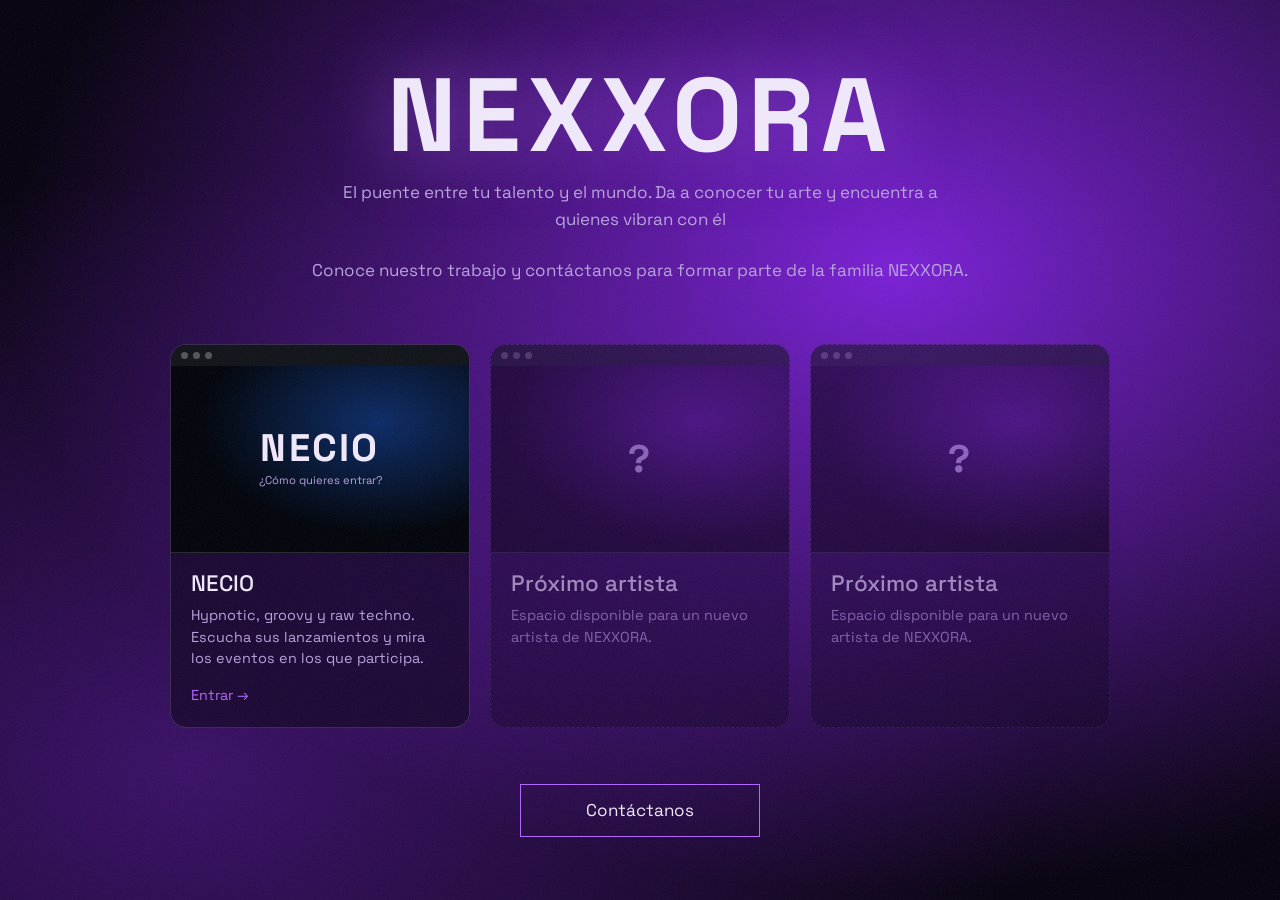
==== commit 119e2d44: "Mis ultimos cambios" ====
--- a/index.html
+++ b/index.html
@@ -1,357 +1,182 @@
 <!DOCTYPE html>
 <html lang="es">
 <head>
-<meta charset="utf-8">
-<meta name="viewport" content="width=device-width,initial-scale=1,viewport-fit=cover">
-<title>NEXXORA</title>
-<meta name="description" content="NECIO, DJ y productor de techno hipnótico, groovy y raw desde Bogotá. Escucha el mix, los releases PALSE y HAUSKATZE, descarga el press kit y contacta para booking.">
-<meta name="theme-color" content="#00030a">
-<meta property="og:title" content="NECIO · Hypnotic / Groovy / Raw Techno · Bogotá">
-<meta property="og:image" content="https://qnecio.com/assets/img/playa-noche.jpg">
-<link rel="preconnect" href="https://fonts.googleapis.com">
-<link rel="preconnect" href="https://fonts.gstatic.com" crossorigin>
-<link href="https://fonts.googleapis.com/css2?family=Space+Grotesk:wght@300;400;500;700&family=Space+Mono&family=Archivo:wght@400;500;600;700&display=swap%22 rel="stylesheet"><link rel="stylesheet" href="style.css">
-<link href="https://fonts.googleapis.com/css2?family=Space+Grotesk:wght@300;400;500;700&family=Space+Mono&display=swap%22 rel="stylesheet">
+  <meta charset="utf-8">
+  <meta name="viewport" content="width=device-width, initial-scale=1, viewport-fit=cover">
+  <title>NEXXORA</title>
+  <meta name="description" content="NEXXORA. Artistas, música y eventos.">
+  <meta name="theme-color" content="#05010d">
+  <link rel="preconnect" href="https://fonts.googleapis.com">
+  <link rel="preconnect" href="https://fonts.gstatic.com" crossorigin>
+  <link href="https://fonts.googleapis.com/css2?family=Space+Grotesk:wght@300;400;500;700&display=swap" rel="stylesheet">
+  <link rel="stylesheet" href="hub.css">
 </head>
- 
-<body class="locked">
+
+<body>
+
+<!-- GRANO -->
+<div class="grain" aria-hidden="true"></div>
+
+<main class="gate">
+
+  <!-- ===== TÍTULO (edítalo aquí) ===== -->
+  <h1>NEXXORA</h1>
+  <p>El puente entre tu talento y el mundo. Da a conocer tu arte y encuentra a quienes vibran con él</p>
+  <p>Conoce nuestro trabajo y contáctanos para formar parte de la familia NEXXORA.</p>
+
+  <!-- ===== ARTISTAS =====
+       Cada artista es una tarjeta con vista previa y descripción.
+  -->
+  <nav class="artists" aria-label="Artistas">
+
+    <a class="artist-card" href="necio.html">
+      <div class="preview" aria-hidden="true">
+        <div class="preview__bar"><span></span><span></span><span></span></div>
+        <div class="preview__screen preview__screen--necio">
+          <b>NECIO</b>
+          <small>¿Cómo quieres entrar?</small>
+        </div>
+      </div>
+      <div class="artist-card__info">
+        <h2>NECIO</h2>
+        <p>Hypnotic, groovy y raw techno. Escucha sus lanzamientos y mira los eventos en los que participa.</p>
+        <span class="artist-card__cta">Entrar</span>
+      </div>
+    </a>
+
+    <!-- Espacios libres: cuando tengas la página, -->
+    <div class="artist-card artist-card--empty" aria-disabled="true">
+      <div class="preview" aria-hidden="true">
+        <div class="preview__bar"><span></span><span></span><span></span></div>
+        <div class="preview__screen"><b>?</b></div>
+      </div>
+      <div class="artist-card__info">
+        <h2>Próximo artista</h2>
+        <p>Espacio disponible para un nuevo artista de NEXXORA.</p>
+      </div>
+    </div>
+
+    <div class="artist-card artist-card--empty" aria-disabled="true">
+      <div class="preview" aria-hidden="true">
+        <div class="preview__bar"><span></span><span></span><span></span></div>
+        <div class="preview__screen"><b>?</b></div>
+      </div>
+      <div class="artist-card__info">
+        <h2>Próximo artista</h2>
+        <p>Espacio disponible para un nuevo artista de NEXXORA.</p>
+      </div>
+    </div>
+
+  </nav>
+
+  <!-- ===== BOTÓN DE CONTACTO ===== -->
+  <button class="btn" type="button" id="contact-open">Contáctanos</button>
+
+</main>
+
+<!-- ===== MODAL DE CONTACTO ===== -->
+<div class="contact-modal" id="contact-modal" hidden>
+  <div class="contact-modal__box" role="dialog" aria-modal="true" aria-labelledby="contact-title">
+    <button class="contact-modal__close" type="button" id="contact-close" aria-label="Cerrar">&times;</button>
+
+    <h2 id="contact-title">Contáctanos</h2>
+    <p class="contact-modal__description">Déjanos tus datos y te escribimos.</p>
+
+    <form id="contact-form" novalidate>
+      <label for="contact-name">Nombre</label>
+      <input id="contact-name" name="nombre" type="text" autocomplete="name" placeholder="Tu nombre" required>
+
+      <label for="contact-email">Correo</label>
+      <input id="contact-email" name="correo" type="email" autocomplete="email" placeholder="tu@correo.com" required>
+
+      <label for="contact-phone">Teléfono</label>
+      <input id="contact-phone" name="telefono" type="tel" autocomplete="tel" placeholder="+57 300 000 0000" required>
 
 
+      <p class="contact-modal__error" id="contact-error" hidden>Completa los tres campos con datos válidos.</p>
 
+      <p class="contact-modal__ok" id="contact-ok" role="status" hidden>¡Gracias! Recibimos tus datos.</p>
 
- 
-<!-- =========================================================
-     FONDO 3D + GRANO
-     ========================================================= -->
-<canvas id="gl" aria-hidden="true"></canvas>
-<div class="grain" aria-hidden="true"></div>
- 
-<!-- =========================================================
-     PANTALLA DE ENTRADA
-     ========================================================= -->
-<div id="gate" role="dialog" aria-label="Entrada">
-  <h1>NECIO</h1>
-  <p>¿Cómo quieres entrar?</p>
-  <button class="btn fill" id="enter-sound" type="button">Entrar con sonido</button>
-  <button class="btn" id="enter-silent" type="button">Entrar en silencio</button>
-</div>
- 
-<!-- Música de fondo: cambia la ruta por tu archivo mp3 -->
-<audio id="bg-music" src="https://open.spotify.com/intl-es/track/6zUXwLuWYUkSU6zipO0oOm?si=753093ea26584b85" loop preload="none"></audio>
- 
-n>
- 
- 
-<!-- =========================================================
-     PANTALLA emergente para sucribirte
-     ========================================================= -->
- 
-      <!-- VENTANA EMERGENTE DE CORREO -->
-<div id="email-modal" class="email-modal" hidden>
-  <div class="email-modal__box"
-       role="dialog"
-       aria-modal="true"
-       aria-labelledby="email-title">
- 
-      <button
-        type="button"
-        id="email-close"
-        class="email-modal__close"
-        aria-label="Cerrar ventana">
-        &times;
-      </button>
-    <p class="email-modal__tag">NECIO · ACCESS</p>
- 
-    <h2 id="email-title">Antes de entrar.</h2>
- 
-    <p class="email-modal__description">
-      Déjanos tu correo para entrar en nuestro universo.
-    </p>
- 
-    <form id="email-form">
-      <label for="subscriber-email">CORREO ELECTRÓNICO</label>
- 
-      <input
-        type="email"
-        id="subscriber-email"
-        name="email"
-        placeholder="tu@email.com"
-        autocomplete="email"
-        required
-      >
- 
-      <button type="submit"
-              class="btn fill email-modal__submit">
-        Continuar →
-      </button>
- 
-      <p class="email-modal__error" id="email-error" hidden>
-        Introduce un correo electrónico válido.
-      </p>
- 
-      <p class="email-modal__note">
-        Tu acceso comienza aquí.
-      </p>
+      <button class="btn fill contact-modal__submit" type="submit">Enviar</button>
     </form>
   </div>
 </div>
- 
-<!-- =========================================================
-     NAVEGACIÓN
-     ========================================================= -->
-<nav>
-  <a href="#top"><img src="https://qnecio.com/assets/logo/necio-logo-blanco.svg" alt="NECIO"></a>
-  <ul>
-    <li><a href="#escucha">Escucha</a></li>
-    <li><a href="#estados">Estados</a></li>
-    <li><a href="#bio">Bio</a></li>
-    <li><a href="#eventos">En cartel</a></li>
-    <li><a href="#booking">Booking</a></li>
-    <li>
-          <button id="sound" type="button" aria-label="Activar o desactivar la música">♪ OFF</butto>
- 
-    </li>
-   
- 
-  </ul>
-</nav>
- 
- 
-<!-- =========================================================
-     HERO
-     ========================================================= -->
-<!-- <section id="top">
-  <div class="wrap">
-    <h1>NECIO</h1>
-    <p class="lead">La creación experimentada en cuatro estados.</p>
-    <div class="hero-meta">
-      <div><span>Performance</span><b>DJ set · 90–120 min</b></div>
-      <div><span>Booking</span><b>booking@qnecio.com</b></div>
-    </div>
-    <a class="btn fill" href="#escucha">Escuchar</a>
-    <a class="btn" href="#press">Press kit</a>
-  </div>
-</section> -->
- 
-<!-- =========================================================
-     01 ESCUCHA
-     ========================================================= -->
-<section id="escucha">
-  <div class="wrap">
-    <p class="tag">01 — Escucha</p>
-    <h2>Lo primero es el sonido.</h2>
- 
-    <iframe
-      title="Reproductor de SoundCloud: qnecio"
-      width="100%"
-      height="166"
-      allow="autoplay"
-      loading="lazy"
-      src="https://w.soundcloud.com/player/?url=https%3A//soundcloud.com/qnecio&color=%233d8bff&auto_play=false&hide_related=true&show_comments=false&show_user=true&show_reposts=false&show_teaser=false&visual=false%22>
-    </iframe>
- 
-    <iframe
-      title="Reproductor de Spotify"
-      src="https://open.spotify.com/embed/track/4pSCnmc9oeDMfPGoiKMS5H?utm_source=generator&theme=0"
-      width="100%"
-      height="152"
-      style="border-radius:12px"
-      allow="autoplay; clipboard-write; encrypted-media; fullscreen; picture-in-picture"
-      loading="lazy"
-      referrerpolicy="strict-origin-when-cross-origin">
-    </iframe>
- 
-    <h3>Releases</h3>
-    <div class="releases">
-      <a class="release" href="https://music.youtube.com/watch?v=eZcFYMa-s64" target="_blank" rel="noopener noreferrer">
-        <img src="https://yt3.googleusercontent.com/lQ50PLWq1FJasLTcOrKSk-A55QZu2jLQfzMXGzaXA_AhbRSQWYRA1R1ilvt7PXXEuQCtOLxrFVoseEM=w544-h544-l90-rj%22
-             alt="Portada de PALSE" width="320" height="320" loading="lazy">
-        <strong>PALSE</strong>
-        <span class="muted">2026 · EP</span>
-      </a>
- 
-      <a class="release" href="https://music.youtube.com/playlist?list=OLAK5uy_l9RpSk4zYA73ZS7eaqklTGRxHxzu5vGXg" target="_blank" rel="noopener noreferrer">
-        <img src="https://yt3.googleusercontent.com/OzTd1OgPOma-A71MLcPQY0gH9muH-9jNK853Go7K_2lNufgJsKyTeik4tQnRVSNShxPPuvFhgncRJink=w544-h544-l90-rj%22
-             alt="Portada de HAUSKATZE" width="320" height="320" loading="lazy">
-        <strong>HAUSKATZE</strong>
-        <span class="muted">2026 · single</span>
-      </a>
- 
-      <a class="release" href="https://open.spotify.com/intl-es/track/6tu3sA7BTgzYyQCEc0Fdeo" target="_blank" rel="noopener noreferrer">
-        <img src="https://yt3.googleusercontent.com/6HkTMRrMeraMIDOs9ZriLLwE3rVfEAQZunnpQaQMpihpAy3nAWjaMpxAtdzuMNBVtDZjNw1Xt1ypJYw=w544-h544-l90-rj%22
-             alt="Portada de backyard" width="320" height="320" loading="lazy">
-        <strong>backyard</strong>
-        <span class="muted">2026 · single</span>
-      </a>
-    </div>
- 
-    <p class="muted">Catálogo completo en
-      <a href="https://music.youtube.com/channel/UCPGDyVlzx31NlHDOk-OP0dg" target="_blank" rel="noopener noreferrer">YouTube Music</a>,
-      <a href="https://soundcloud.com/qnecio" target="_blank" rel="noopener noreferrer">SoundCloud</a> y
-      <a href="https://open.spotify.com/intl-es/artist/1RCXGQvTMVhylnTfVBvAuv" target="_blank" rel="noopener noreferrer">Spotify</a>.</p>
-  </div>
-</section>
- 
-<!-- =========================================================
-     02 ESTADOS
-     ========================================================= -->
-<section id="estados">
-  <div class="wrap">
-    <p class="tag">02 — El universo</p>
-    <h2>Cuatro estados.</h2>
-    <p class="muted" style="max-width:60ch">Una percepción del mundo dividida en cuatro estados que funcionan como un ciclo. Cada pieza, cada set y cada release pertenece a uno.</p>
- 
-    <ol class="estados">
-      <li><h3>Necedad</h3><p>La exploración, el experimento y la ruptura de las reglas. El estado que da el nombre.</p></li>
-      <li><h3>Mente</h3><p>Las ideas toman forma y se convierten en procesos, estructuras y composiciones.</p></li>
-      <li><h3>Hipnótico</h3><p>Esas ideas se transforman en una experiencia estética y sonora.</p></li>
-      <li><h3>Movimiento</h3><p>Todo abandona la mente y se encuentra con el cuerpo, el espacio y el público.</p></li>
-    </ol>
- 
-    <img src="https://qnecio.com/assets/img/estudio-humo.jpg" alt="NECIO en cabina" loading="lazy">
-  </div>
-</section>
- 
-<!-- =========================================================
-     03 BIO
-     ========================================================= -->
-<section id="bio">
-  <div class="wrap bio">
-    <p class="tag">03 — Bio</p>
-    <h2>Quién es NECIO.</h2>
- 
-    <p>Necio es un artista colombiano cuya identidad nace de una vida marcada por el movimiento, la adaptación y la búsqueda constante de un lugar propio. Cambiar de ciudades, barrios y colegios desde pequeño lo llevó a encontrar refugio en la música, primero desde la composición y los ritmos urbanos, y más adelante desde la producción y la selección musical.</p>
-    <p>Durante su adolescencia vivió intensamente y a una velocidad que lo llevó a enfrentarse muy temprano con experiencias relacionadas con las adicciones, el contrabando y la banalidad. En medio de ese caos, encontró una forma distinta de relacionarse con el mundo: escuchar, crear y materializar aquello que durante años solo existía en su mente.</p>
-    <p>Aunque su historia comenzó ligada a la música urbana, siempre existió otra parte de él atraída por los sonidos electrónicos que lo acompañaron desde niño a través del cine, los videojuegos y la cultura digital. Hoy, Necio explora esa dualidad para construir una identidad sonora y visual propia, guiada por cuatro estados de percepción que definen su universo: necedad, mente, hipnosis y movimiento.</p>
- 
-   
- 
-<!-- =========================================================
-     04 EN VIVO (galería)
-     ========================================================= -->
-<section id="envivo">
-  <div class="wrap">
-    <p class="tag">04 — En vivo</p>
-    <h2>Con sonido.</h2>
- 
-    <!-- Aquí puedes pegar tu iframe de YouTube/Vimeo o un <video src="..."> -->
-    <div class="video">Video: Set en vivo · Studio 97 · 2026</div>
- 
-    <div class="gallery">
-      <figure><img src="https://qnecio.com/assets/img/playa-noche.jpg" alt="NECIO de noche frente al mar" loading="lazy"><figcaption>Porto · 2026</figcaption></figure>
-      <figure><img src="https://qnecio.com/assets/img/cabina-roja.jpg" alt="NECIO tocando" loading="lazy"><figcaption>Set en vivo</figcaption></figure>
-      <figure><img src="https://qnecio.com/assets/img/xone96.jpg" alt="Mezclador Xone:96" loading="lazy"><figcaption>Xone:96</figcaption></figure>
-      <figure><img src="https://qnecio.com/assets/img/cabina-technics.jpg" alt="NECIO en cabina" loading="lazy"><figcaption>Pereira</figcaption></figure>
-      <figure><img src="https://qnecio.com/assets/img/estudio-azul.jpg" alt="NECIO en estudio" loading="lazy"><figcaption>Estudio</figcaption></figure>
-    </div>
-  </div>
-</section>
- 
-<!-- =========================================================
-     05 EN CARTEL
-     ========================================================= -->
-<section id="eventos">
-  <div class="wrap">
-    <p class="tag">05 — En cartel</p>
-    <h2>Dónde ha tocado.</h2>
-    <div class="events">
- 
-      <article class="event">
-        <img src="https://qnecio.com/assets/img/evento-vuelta-tribu.jpg" alt="Flyer de Vuelta a la Tribu, Sevilla" loading="lazy">
-        <div>
-          <p class="muted">HARDFIRE presenta</p>
-          <h3>Vuelta a la Tribu</h3>
-          <p>Sevilla, España | <span style="color:#00A2FF;"> 6 de septiembre</span> </p>
-          <p class="muted" style="font-family:'Space Mono',ui-monospace,monospace; font-size:11px; letter-spacing:.18em; text-transform:uppercase;">Hardtechno · Schranz · Hardgroove · Hardbounce</p>
-          <p class="muted" >Junto a NØGALE, JAVIBET, KNVLLV, SECOND, ZALEZ, PATHRØN, LIZI y KUMI.</p>
-        </div>
-      </article>
- 
-      <article class="event">
-        <img src="https://qnecio.com/assets/img/evento-la-cueva.jpg" alt="Flyer de La Cueva, Alicante" loading="lazy">
-        <div>
-          <p class="muted">Line-up</p>
-          <h3>La Cueva</h3>
-          <p>Alicante, España | <span style="color:#00A2FF;"> 7 de marzo </span></p>
-          <p class="muted" style="font-family:'Space Mono',ui-monospace,monospace; font-size:11px; letter-spacing:.18em; text-transform:uppercase;">Techno</p>          <p class="muted">Junto a Oscar Buendía, DJ Tablenoise, Xavic y Consue.</p>
-        </div>
-      </article>
- 
-      <!-- Para agregar un evento, copia un bloque <article class="event"> completo -->
-    </div>
-  </div>
-</section>
- 
-<!-- =========================================================
-     06 PRESS KIT
-     ========================================================= -->
-<div class="press">
- 
-  <div class="press__col">
-    <h3 class="sub">Datos</h3>
-    <dl class="datos">
-      <div><dt>Nombre</dt><dd>NECIO</dd></div>
-      <div><dt>Género</dt><dd>Hypnotic / Groovy / Raw Techno</dd></div>
-      <div><dt>Base</dt><dd>Bogotá, Colombia</dd></div>
-      <div><dt>Show</dt><dd>DJ set · 90–120 min</dd></div>
-      <div><dt>BPM</dt><dd>132–140</dd></div>
-      <div><dt>Travel</dt><dd>1 persona</dd></div>
-    </dl>
-  </div>
- 
-  <div class="press__col">
-    <h3 class="sub">Descargas</h3>
-    <ul class="descargas">
-      <li><a href="https://qnecio.com/assets/press/NECIO-Rider-Tecnico.pdf" download>Rider técnico <span>pdf</span></a></li>
-      <li><a href="https://qnecio.com/assets/press/necio-bio.txt" download>Bio corta y larga <span>txt</span></a></li>
-      <li><a href="https://qnecio.com/assets/press/NECIO-fotos-prensa.zip" download>Fotos de prensa <span>zip · alta</span></a></li>
-      <li><a href="https://qnecio.com/assets/logo/necio-logo-blanco.svg" download>Logo <span>svg</span></a></li>
-    </ul>
-    <div class="rider-resumen">
-      <p class="rider-resumen__t">Rider en una línea</p>
-      <p>2× CDJ / XDJ o equivalente con USB · mezclador Pioneer DJM o Allen & amp; Heath Xone · 1 monitor de cabina con volumen independiente.</p>
-    </div>
-  </div>
- 
-  <div class="press__col">
-    <h3 class="sub">Enlaces</h3>
-    <ul class="enlaces">
-      <li><a href="https://soundcloud.com/qnecio" target="_blank" rel="noopener noreferrer">SoundCloud</a></li>
-      <li><a href="https://www.instagram.com/qnecio/" target="_blank" rel="noopener noreferrer">Instagram</a></li>
-      <li><a href="https://www.tiktok.com/@qnecio" target="_blank" rel="noopener noreferrer">TikTok</a></li>
-      <li><a href="https://music.youtube.com/channel/UCPGDyVlzx31NlHDOk-OP0dg" target="_blank" rel="noopener noreferrer">YouTube Music</a></li>
-      <li><a href="https://open.spotify.com/intl-es/artist/1RCXGQvTMVhylnTfVBvAuv" target="_blank" rel="noopener noreferrer">Spotify</a></li>
-    </ul>
-  </div>
- 
-</div>
- 
-<!-- =========================================================
-     07 BOOKING
-     ========================================================= -->
-<section id="booking">
-  <div class="wrap">
-    <p class="tag">07 — Booking</p>
-    <h2>Contratación.</h2>
-    <p style="font-size:1.6rem;margin-bottom:24px"><a href="mailto:booking@qnecio.com">booking@qnecio.com</a></p>
-    <dl>
-      <dt>Management</dt><dd>Samuel Rojas</dd>
-      <dt>Territorio</dt><dd>Colombia · Europa</dd>
-      <dt>Respuesta</dt><dd>24–48 h</dd>
-    </dl>
-  </div>
-</section>
- 
-<footer>
-  <img src="https://qnecio.com/assets/logo/necio-logo-blanco.svg" alt="NECIO">
-  <p>© 2026 NECIO · Bogotá</p>
-</footer>
- 
-<!-- El importmap va SIEMPRE antes del script de tipo módulo -->
-<script type="importmap">
-{ "imports": { "three": "https://cdn.jsdelivr.net/npm/three@0.169.0/build/three.module.js" } }
+
+<script src="supabase.js"></script>
+<script>
+  (function () {
+    const modal = document.getElementById('contact-modal');
+    const openBtn = document.getElementById('contact-open');
+    const closeBtn = document.getElementById('contact-close');
+    const form = document.getElementById('contact-form');
+    const error = document.getElementById('contact-error');
+    const nameInput = document.getElementById('contact-name');
+    const emailInput = document.getElementById('contact-email');
+    const phoneInput = document.getElementById('contact-phone');
+
+
+    function open() {
+      error.hidden = true;
+      document.getElementById('contact-ok').hidden = true;
+      modal.hidden = false;
+      nameInput.focus();
+    }
+
+    function close() {
+      modal.hidden = true;
+      openBtn.focus();
+    }
+
+    openBtn.addEventListener('click', open);
+    closeBtn.addEventListener('click', close);
+
+    modal.addEventListener('click', (e) => {
+      if (e.target === modal) close();
+    });
+
+    document.addEventListener('keydown', (e) => {
+      if (e.key === 'Escape' && !modal.hidden) close();
+    });
+
+    const submitBtn = form.querySelector('button[type="submit"]');
+    const ok = document.getElementById('contact-ok');
+    const MENSAJE_VALIDACION = 'Completa los tres campos con datos válidos.';
+
+    form.addEventListener('submit', async (e) => {
+      e.preventDefault();
+      ok.hidden = true;
+
+      const nombre = nameInput.value.trim();
+      const correo = emailInput.value.trim();
+      const telefono = phoneInput.value.trim();
+
+      const correoValido = /^[^\s@]+@[^\s@]+\.[^\s@]+$/.test(correo);
+      const telefonoValido = telefono.replace(/\D/g, '').length >= 7;
+
+      if (!nombre || !correoValido || !telefonoValido) {
+        error.textContent = MENSAJE_VALIDACION;
+        error.hidden = false;
+        return;
+      }
+
+      error.hidden = true;
+      submitBtn.disabled = true;
+
+      try {
+        await guardarEnSupabase('contactos', { nombre, correo, telefono });
+        form.reset();
+        ok.hidden = false;
+        setTimeout(() => { if (!modal.hidden) close(); }, 1800);
+      } catch (err) {
+        console.error('No se pudo guardar el contacto:', err);
+        error.textContent = 'No pudimos enviar tus datos. Inténtalo de nuevo en un momento.';
+        error.hidden = false;
+      } finally {
+        submitBtn.disabled = false;
+      }
+    });
+  })();
 </script>
-<script type="module" src="script.js"></script>
- 
+
 </body>
 </html>
--- a/hub.css
+++ b/hub.css
@@ -0,0 +1,430 @@
+/* =========================================================
+   NEXXORA · PÁGINA PRINCIPAL
+  
+   ========================================================= */
+:root {
+  --bg: #05010d;
+  --text: #f1eafc;
+  --muted: #b9a3dd;
+  --accent: #b266ff;          /* morado de acento */
+  --glow: #7a1fd6;            /* brillo de la esquina */
+  --line: rgba(255, 255, 255, 0.14);
+  --font: "Space Grotesk", system-ui, sans-serif;
+}
+
+* {
+  box-sizing: border-box;
+  margin: 0;
+  padding: 0;
+}
+
+html {
+  background: var(--bg);
+  overflow-x: clip;
+}
+
+body {
+  min-height: 100vh;
+  min-height: 100dvh;
+  background: none;
+  color: var(--text);
+  font-family: var(--font);
+  line-height: 1.6;
+  font-size: 17px;
+}
+
+a {
+  color: inherit;
+}
+
+/* =========================================================
+   GRANO (igual que NECIO)
+   ========================================================= */
+.grain {
+  position: fixed;
+  inset: 0;
+  z-index: 50;
+  pointer-events: none;
+  opacity: 0.07;
+  background-image: url("data:image/svg+xml;utf8,<svg xmlns='http://www.w3.org/2000/svg' width='200' height='200'><filter id='n'><feTurbulence type='fractalNoise' baseFrequency='.9' numOctaves='2' stitchTiles='stitch'/></filter><rect width='100%' height='100%' filter='url(%23n)'/></svg>");
+  animation: grain 1s steps(6) infinite;
+}
+
+@keyframes grain {
+  0%   { background-position: 0 0; }
+  20%  { background-position: -30px 20px; }
+  40%  { background-position: 20px -30px; }
+  60%  { background-position: -20px -10px; }
+  80%  { background-position: 30px 30px; }
+  100% { background-position: 0 0; }
+}
+
+@media (prefers-reduced-motion: reduce) {
+  .grain { animation: none; }
+}
+
+/* =========================================================
+   PANTALLA PRINCIPAL 
+   ========================================================= */
+.gate {
+  min-height: 100vh;
+  min-height: 100dvh;
+  display: flex;
+  flex-direction: column;
+  align-items: center;
+  justify-content: center;
+  gap: 12px;
+  text-align: center;
+  padding: 24px;
+  background:
+    radial-gradient(ellipse at 70% 30%, var(--glow) 0%, transparent 70%),
+    radial-gradient(ellipse at 15% 85%, rgba(122, 31, 214, 0.45) 0%, transparent 55%);
+}
+
+.gate h1 {
+  font-size: clamp(3rem, 12vw, 6.5rem);
+  font-weight: 700;
+  letter-spacing: 0.06em;
+  line-height: 1;
+  text-shadow: 0 0 70px rgba(178, 102, 255, 0.55);
+}
+
+.gate p {
+  max-width: 60ch;
+  color: var(--muted);
+  margin-bottom: 24px;
+}
+
+.gate p + p {
+  margin-top: -12px;
+}
+
+.artists {
+  display: flex;
+  flex-direction: column;
+  align-items: center;
+  gap: 12px;
+}
+
+.btn {
+  display: inline-block;
+  min-width: 240px;
+  padding: 12px 26px;
+  border: 1px solid var(--accent);
+  background: none;
+  color: var(--text);
+  font: inherit;
+  text-decoration: none;
+  cursor: pointer;
+  transition: background 0.2s, color 0.2s;
+}
+
+.btn.fill {
+  background: var(--accent);
+  color: var(--bg);
+}
+
+a.btn:hover,
+a.btn:focus-visible {
+  background: var(--accent);
+  color: var(--bg);
+  outline: none;
+}
+
+a.btn:focus-visible {
+  box-shadow: 0 0 0 3px var(--bg), 0 0 0 5px var(--accent);
+}
+
+/* Espacio libre para futuros artistas */
+.btn--empty {
+  border-style: dashed;
+  border-color: var(--line);
+  color: var(--muted);
+  opacity: 0.6;
+  cursor: default;
+}
+
+
+/* =========================================================
+   CONTACTO
+   ========================================================= */
+.artists + .btn {
+  margin-top: 28px;
+}
+
+.contact-modal[hidden] {
+  display: none !important;
+}
+
+.contact-modal {
+  position: fixed;
+  inset: 0;
+  z-index: 200;
+  display: flex;
+  justify-content: center;
+  align-items: center;
+  padding: 18px;
+  background: rgba(5, 1, 13, 0.55);
+  backdrop-filter: blur(6px);
+  -webkit-backdrop-filter: blur(6px);
+}
+
+.contact-modal__box {
+  position: relative;
+  width: 100%;
+  max-width: 360px;
+  padding: 34px 26px 26px;
+  background: rgba(18, 6, 36, 0.97);
+  border: 1px solid rgba(178, 102, 255, 0.4);
+  border-radius: 16px;
+  box-shadow: 0 15px 50px rgba(0, 0, 0, 0.55);
+  animation: contactIn 0.25s ease-out;
+}
+
+.contact-modal__close {
+  position: absolute;
+  top: 9px;
+  right: 12px;
+  width: 32px;
+  height: 32px;
+  display: grid;
+  place-items: center;
+  border: none;
+  background: transparent;
+  color: var(--muted);
+  font-size: 26px;
+  line-height: 1;
+  cursor: pointer;
+}
+
+.contact-modal__close:hover,
+.contact-modal__close:focus-visible {
+  color: var(--accent);
+}
+
+.contact-modal__box h2 {
+  margin-bottom: 8px;
+  font-size: 2rem;
+  font-weight: 500;
+  line-height: 1.15;
+}
+
+.contact-modal__description {
+  margin-bottom: 22px;
+  color: var(--muted);
+  font-size: 0.9rem;
+}
+
+.contact-modal__box form {
+  display: flex;
+  flex-direction: column;
+  gap: 8px;
+}
+
+.contact-modal__box label {
+  margin-top: 6px;
+  color: var(--muted);
+  font-size: 0.8rem;
+}
+
+.contact-modal__box input {
+  width: 100%;
+  padding: 12px;
+  background: rgba(5, 1, 13, 0.8);
+  color: var(--text);
+  border: 1px solid var(--line);
+  border-radius: 6px;
+  outline: none;
+  font: inherit;
+  font-size: 0.95rem;
+}
+
+.contact-modal__box input {
+  color-scheme: dark;
+}
+
+.contact-modal__box input:focus {
+  border-color: var(--accent);
+}
+
+.contact-modal__box input::placeholder {
+  color: #7a6a99;
+}
+
+.contact-modal__error {
+  margin-top: 4px;
+  color: #ff8a8a;
+  font-size: 0.85rem;
+}
+
+.contact-modal__submit {
+  width: 100%;
+  margin-top: 14px;
+}
+
+@keyframes contactIn {
+  from { opacity: 0; transform: translateY(8px) scale(0.97); }
+  to   { opacity: 1; transform: translateY(0) scale(1); }
+}
+
+@media (prefers-reduced-motion: reduce) {
+  .contact-modal__box { animation: none; }
+}
+
+.contact-modal__ok {
+  margin-top: 4px;
+  color: #9ef0b4;
+  font-size: 0.9rem;
+}
+
+.btn:disabled {
+  opacity: 0.6;
+  cursor: wait;
+}
+
+
+/* =========================================================
+   TARJETAS DE ARTISTAS 
+   ========================================================= */
+.artists {
+  flex-direction: row;
+  align-items: stretch;
+  justify-content: flex-start;
+  gap: 20px;
+  width: min(100%, 1040px);
+  margin-top: 16px;
+  padding: 8px 4px 16px;
+  overflow-x: auto;
+  scroll-snap-type: x mandatory;
+  scrollbar-width: thin;
+  scrollbar-color: var(--accent) transparent;
+}
+
+/* centra la fila cuando cabe entera, sin cortar el inicio cuando hay scroll */
+.artist-card:first-child { margin-left: auto; }
+.artist-card:last-child { margin-right: auto; }
+
+.artist-card {
+  flex: 0 0 min(82vw, 300px);
+  display: flex;
+  flex-direction: column;
+  text-align: left;
+  text-decoration: none;
+  color: var(--text);
+  background: rgba(18, 6, 36, 0.7);
+  border: 1px solid var(--line);
+  border-radius: 16px;
+  overflow: hidden;
+  scroll-snap-align: center;
+  transition: transform 0.25s ease, border-color 0.25s ease, box-shadow 0.25s ease;
+}
+
+a.artist-card:hover,
+a.artist-card:focus-visible {
+  transform: translateY(-4px);
+  border-color: var(--accent);
+  box-shadow: 0 12px 40px rgba(122, 31, 214, 0.35);
+  outline: none;
+}
+
+a.artist-card:focus-visible {
+  box-shadow: 0 0 0 3px var(--bg), 0 0 0 5px var(--accent);
+}
+
+/* ---- Vista previa de la página ---- */
+.preview {
+  border-bottom: 1px solid var(--line);
+  background: #00030a;
+}
+
+.preview__bar {
+  display: flex;
+  gap: 5px;
+  padding: 7px 10px;
+  background: rgba(255, 255, 255, 0.06);
+}
+
+.preview__bar span {
+  width: 7px;
+  height: 7px;
+  border-radius: 50%;
+  background: rgba(255, 255, 255, 0.28);
+}
+
+.preview__screen {
+  display: flex;
+  flex-direction: column;
+  align-items: center;
+  justify-content: center;
+  gap: 4px;
+  aspect-ratio: 16 / 10;
+  overflow: hidden;
+  background: radial-gradient(ellipse at 70% 30%, rgba(122, 31, 214, 0.5) 0%, transparent 65%), #05010d;
+}
+
+/* La vista previa de NECIO usa los colores azules de su página */
+.preview__screen--necio {
+  background: radial-gradient(ellipse at 70% 30%, #0b2a66 0%, transparent 60%), #00030a;
+}
+
+.preview__screen b {
+  font-size: 2.4rem;
+  font-weight: 700;
+  letter-spacing: 0.06em;
+  line-height: 1;
+}
+
+.preview__screen small {
+  color: var(--muted);
+  font-size: 0.7rem;
+}
+
+.preview img {
+  display: block;
+  width: 100%;
+  aspect-ratio: 16 / 10;
+  object-fit: cover;
+}
+
+/* ---- Texto de la tarjeta ---- */
+.artist-card__info {
+  display: flex;
+  flex-direction: column;
+  flex: 1;
+  padding: 18px 20px 20px;
+}
+
+.artist-card__info h2 {
+  margin-bottom: 8px;
+  font-size: 1.4rem;
+  font-weight: 500;
+  line-height: 1.15;
+}
+
+.artist-card .artist-card__info p {
+  max-width: none;
+  margin: 0 0 14px;
+  font-size: 0.9rem;
+  line-height: 1.5;
+  color: var(--muted);
+}
+
+.artist-card__cta {
+  margin-top: auto;
+  color: var(--accent);
+  font-size: 0.9rem;
+}
+
+.artist-card__cta::after {
+  content: " →";
+}
+
+/* ---- Tarjetas libres ---- */
+.artist-card--empty {
+  border-style: dashed;
+  opacity: 0.55;
+}
+
+.artist-card--empty .preview__screen b {
+  color: var(--muted);
+}
